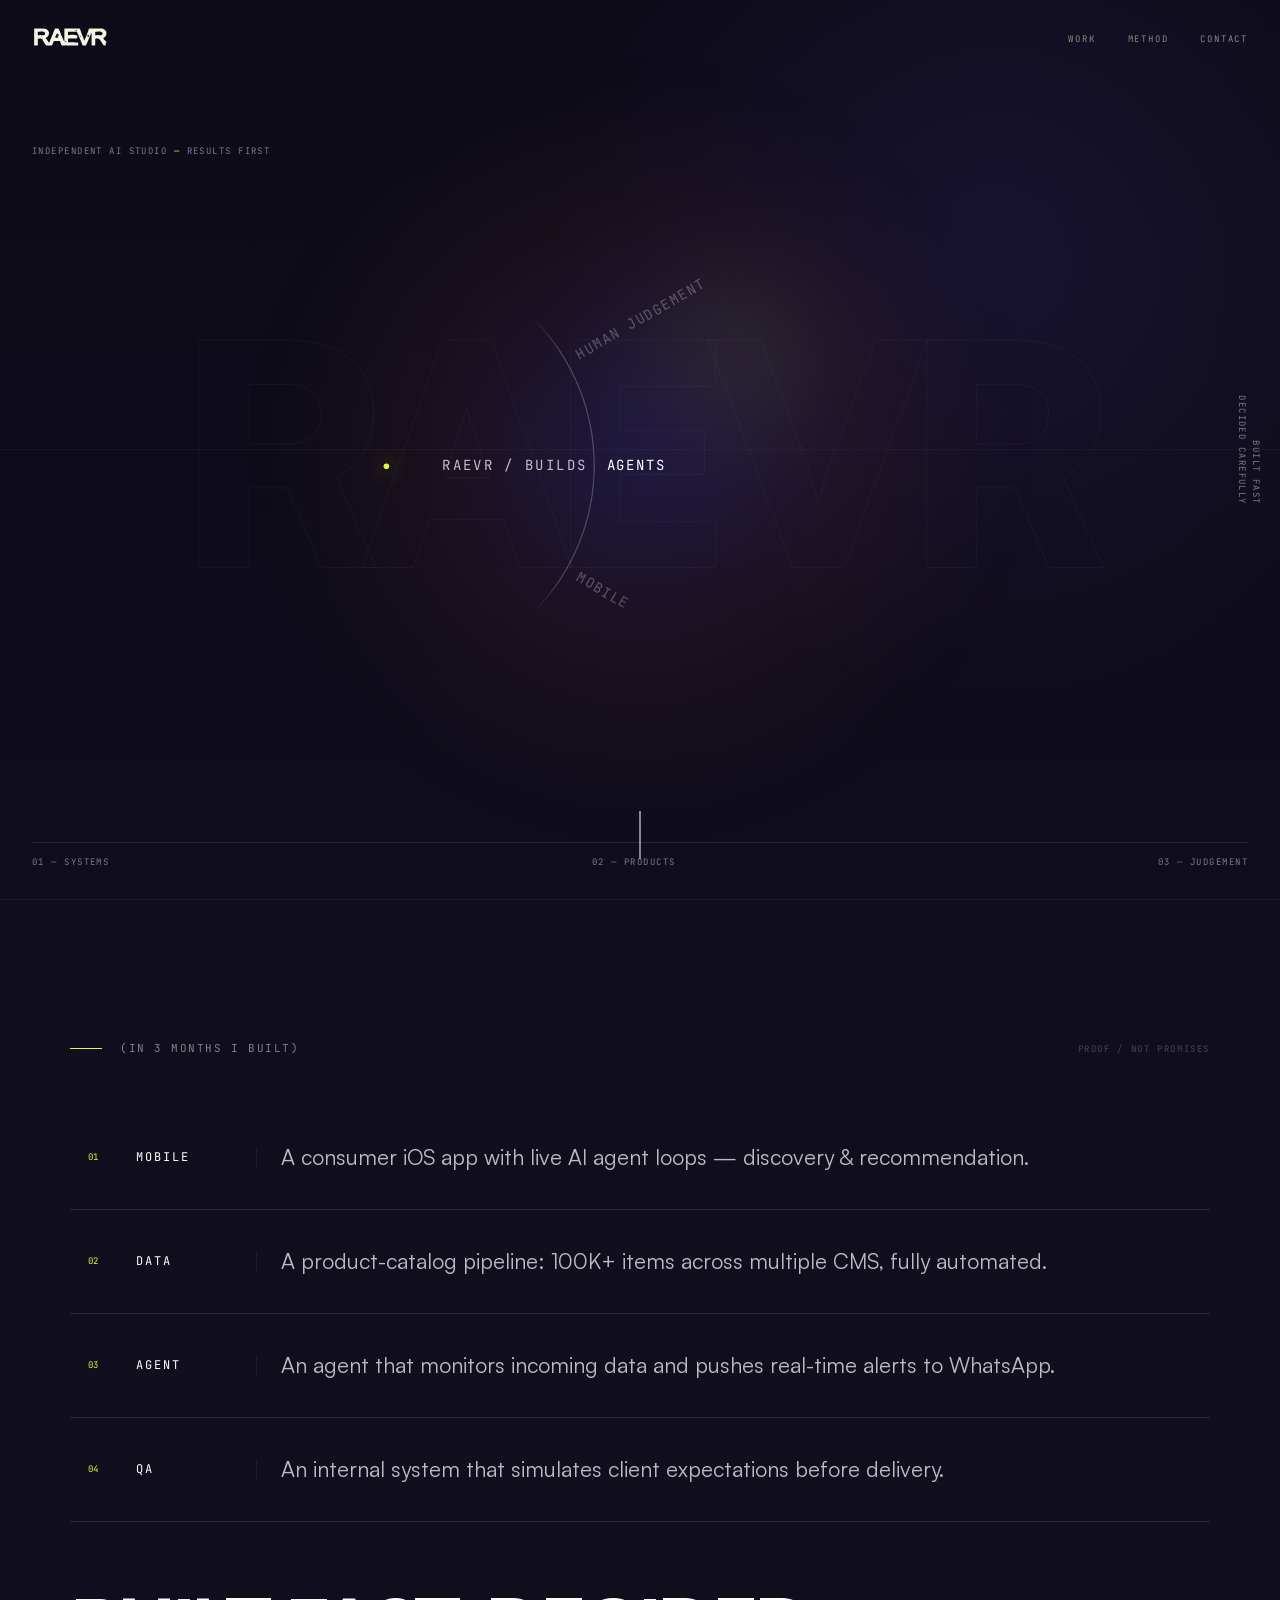
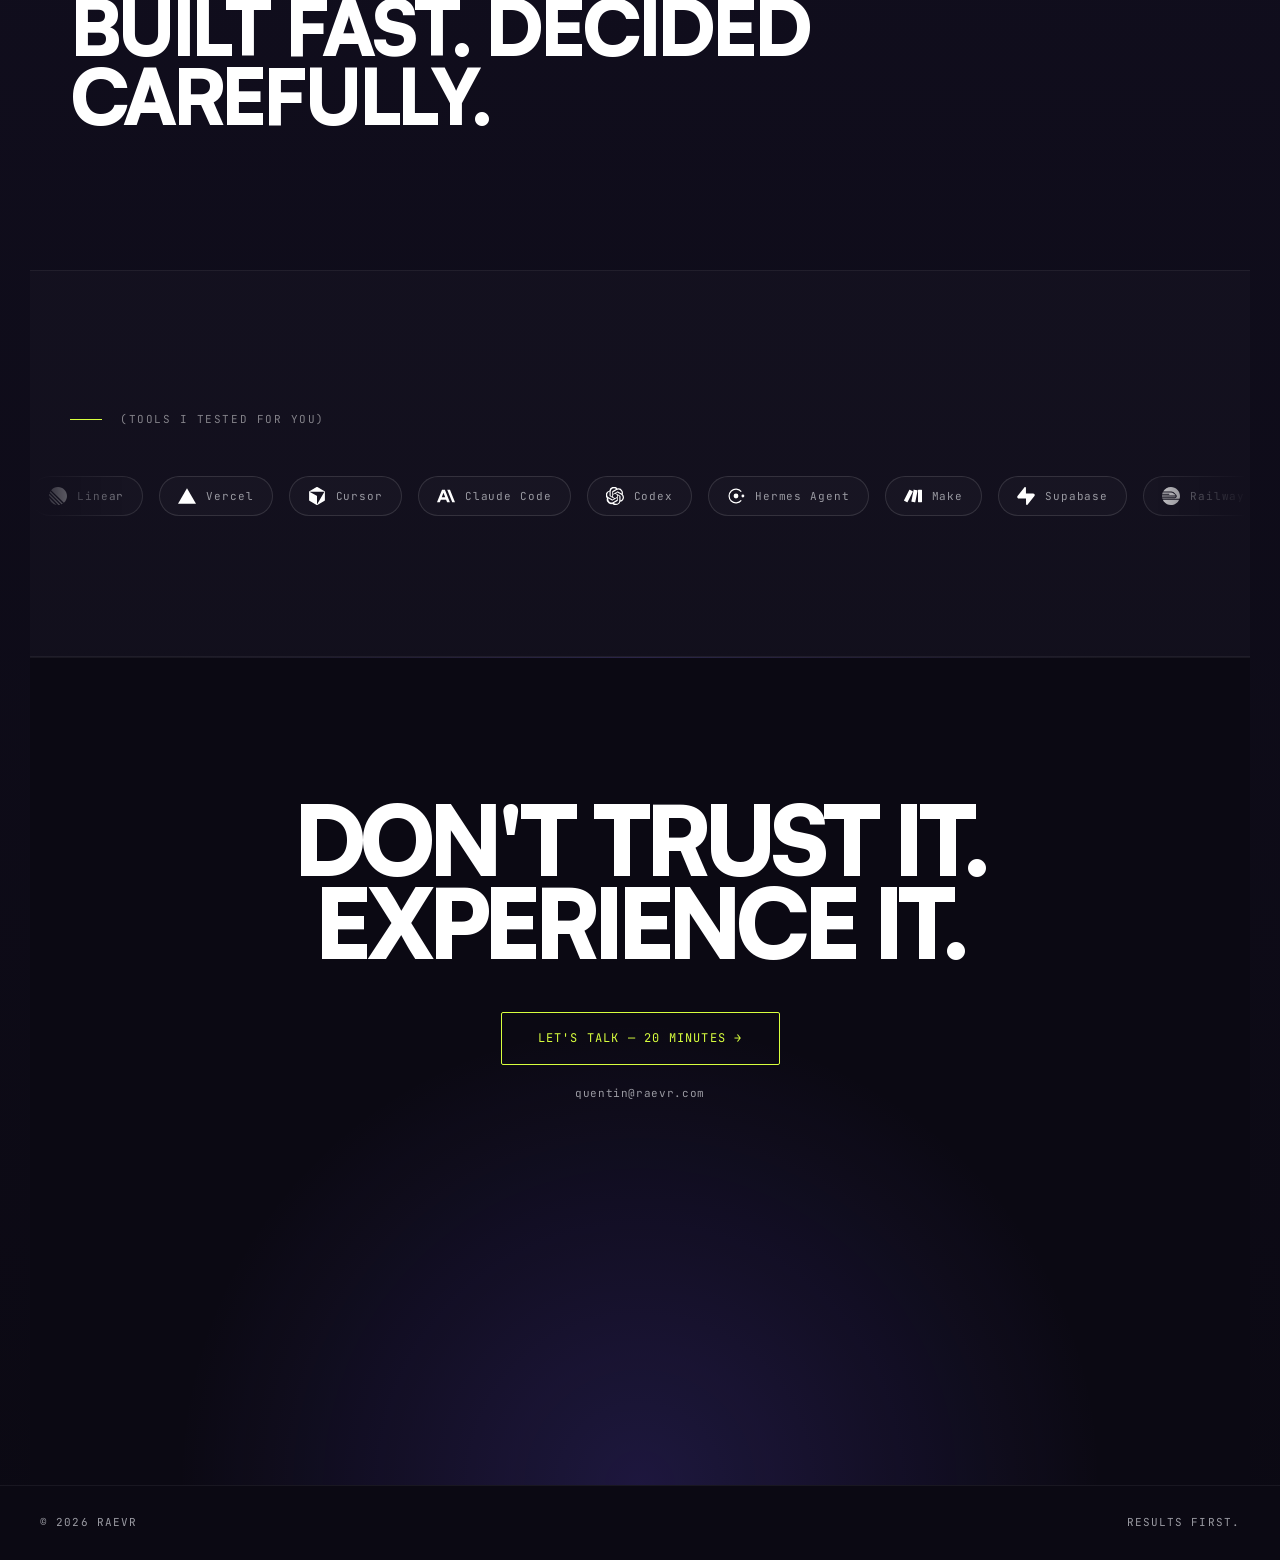
==== index.html @ 1e660595 "Scale up hero orbit while preserving proportions" ====
<!DOCTYPE html>
<html lang="en">
<head>
<meta charset="UTF-8">
<meta name="viewport" content="width=device-width, initial-scale=1.0">
<title>RAEVR — Independent AI Studio</title>
<meta name="description" content="Independent AI studio. Agents, mobile products, data pipelines and decision systems — built fast, decided carefully. Proof, not promises.">
<link rel="canonical" href="https://raevr.com/">
<meta name="robots" content="index, follow">
<meta name="theme-color" content="#110E1E">
<meta name="color-scheme" content="dark">
<link rel="icon" type="image/svg+xml" href="/favicon.svg">

<!-- Social preview -->
<meta property="og:type" content="website">
<meta property="og:site_name" content="RAEVR">
<meta property="og:url" content="https://raevr.com/">
<meta property="og:title" content="RAEVR — Independent AI Studio">
<meta property="og:description" content="Independent AI studio. Agents, mobile products, data pipelines and decision systems — built fast, decided carefully. Proof, not promises.">
<meta property="og:image" content="https://raevr.com/og-image.jpg">
<meta property="og:image:type" content="image/jpeg">
<meta property="og:image:width" content="1200">
<meta property="og:image:height" content="630">
<meta property="og:image:alt" content="RAEVR — independent AI studio. Built fast. Decided carefully.">
<meta property="og:locale" content="en_US">
<meta name="twitter:card" content="summary_large_image">
<meta name="twitter:title" content="RAEVR — Independent AI Studio">
<meta name="twitter:description" content="Independent AI studio. Agents, mobile products, data pipelines and decision systems — built fast, decided carefully. Proof, not promises.">
<meta name="twitter:image" content="https://raevr.com/og-image.jpg">

<!-- Self-hosted fonts: the page makes zero third-party requests -->
<link rel="preload" href="/fonts/satoshi-900.woff2" as="font" type="font/woff2" crossorigin>
<link rel="preload" href="/fonts/jetbrainsmono-400-latin.woff2" as="font" type="font/woff2" crossorigin>
<style>
@font-face { font-family: 'Satoshi'; src: url('/fonts/satoshi-400.woff2') format('woff2'); font-weight: 400; font-style: normal; font-display: swap; }
@font-face { font-family: 'Satoshi'; src: url('/fonts/satoshi-700.woff2') format('woff2'); font-weight: 700; font-style: normal; font-display: swap; }
@font-face { font-family: 'Satoshi'; src: url('/fonts/satoshi-900.woff2') format('woff2'); font-weight: 900; font-style: normal; font-display: swap; }
@font-face { font-family: 'JetBrains Mono'; src: url('/fonts/jetbrainsmono-400-latin.woff2') format('woff2'); font-weight: 400; font-style: normal; font-display: swap; unicode-range: U+0000-00FF, U+0131, U+0152-0153, U+02BB-02BC, U+02C6, U+02DA, U+02DC, U+0304, U+0308, U+0329, U+2000-206F, U+20AC, U+2122, U+2191, U+2193, U+2212, U+2215, U+FEFF, U+FFFD; }
/* the CTA arrow (U+2192) is outside Google's latin subset — 744-byte companion file */
@font-face { font-family: 'JetBrains Mono'; src: url('/fonts/jetbrainsmono-400-arrow.woff2') format('woff2'); font-weight: 400; font-style: normal; font-display: swap; unicode-range: U+2192; }
/* ============================================================
   RESET & BASE
   ============================================================ */
*, *::before, *::after {
  box-sizing: border-box;
  margin: 0;
  padding: 0;
}

:root {
  --bg: #110E1E;
  --white: #FFFFFF;
  --muted: #9A9AA2;
  --border: rgba(255,255,255,0.06);
  --font-body: 'Satoshi', system-ui, sans-serif;
  --font-mono: 'JetBrains Mono', 'Courier New', monospace;
}

html {
  scroll-behavior: smooth;
}

body {
  background: var(--bg);
  color: var(--white);
  font-family: var(--font-body);
  line-height: 1.6;
  -webkit-font-smoothing: antialiased;
  -moz-osx-font-smoothing: grayscale;
  overflow-x: hidden;
}

/* ============================================================
   ANIMATIONS
   ============================================================ */
@keyframes fadeUp {
  from {
    opacity: 0;
    transform: translateY(28px);
  }
  to {
    opacity: 1;
    transform: translateY(0);
  }
}

@keyframes marquee {
  from { transform: translateX(0); }
  to   { transform: translateX(-50%); }
}

@keyframes breathe {
  0%, 100% { opacity: 0.2; transform: scaleY(0.6); }
  50%       { opacity: 0.8; transform: scaleY(1); }
}

@keyframes pulse {
  0%, 100% { opacity: 0.3; }
  50%       { opacity: 1; }
}

/* scroll-reveal */
.reveal {
  opacity: 0;
  transform: translateY(24px);
  transition: opacity 0.6s ease, transform 0.6s ease;
}
.reveal.visible {
  opacity: 1;
  transform: translateY(0);
}

/* reduced motion */
@media (prefers-reduced-motion: reduce) {
  *, *::before, *::after {
    animation-duration: 0.01ms !important;
    animation-iteration-count: 1 !important;
    transition-duration: 0.01ms !important;
  }
  .reveal {
    opacity: 1;
    transform: none;
  }
}

/* ============================================================
   NAV
   ============================================================ */
nav {
  position: fixed;
  top: 0;
  left: 0;
  right: 0;
  z-index: 100;
  display: flex;
  align-items: center;
  justify-content: space-between;
  padding: 20px 40px;
  transition: background 0.3s ease, border-color 0.3s ease, backdrop-filter 0.3s ease;
  border-bottom: 1px solid transparent;
}

nav.scrolled {
  background: rgba(17,14,30,0.95);
  backdrop-filter: blur(12px);
  -webkit-backdrop-filter: blur(12px);
  border-bottom-color: var(--border);
}

.nav-logo svg {
  display: block;
  height: 28px;
  width: auto;
}

.nav-links {
  display: flex;
  gap: 32px;
  list-style: none;
}

.nav-links a {
  font-family: var(--font-mono);
  font-size: 11px;
  letter-spacing: 0.12em;
  color: var(--muted);
  text-decoration: none;
  text-transform: uppercase;
  transition: color 0.2s ease;
}

.nav-links a:hover {
  color: var(--white);
}

/* ============================================================
   HERO
   ============================================================ */
#hero {
  min-height: 100vh;
  display: flex;
  flex-direction: column;
  align-items: center;
  justify-content: center;
  padding: 120px 40px 80px;
  text-align: center;
  position: relative;
}

.hero-emblem {
  width: 100%;
  max-width: 860px;
  margin: 0 auto 48px;
  animation: fadeUp 0.9s ease both;
  animation-delay: 0.1s;
}

.hero-emblem svg {
  width: 100%;
  height: auto;
}

.hero-copy {
  animation: fadeUp 0.9s ease both;
  animation-delay: 0.35s;
}

.hero-line-1 {
  font-family: var(--font-body);
  font-weight: 700;
  font-size: clamp(1.2rem, 2.5vw, 2rem);
  color: var(--white);
  line-height: 1.2;
  letter-spacing: -0.01em;
}

.hero-line-2 {
  font-family: var(--font-body);
  font-weight: 700;
  font-size: clamp(1.2rem, 2.5vw, 2rem);
  color: var(--muted);
  line-height: 1.2;
  letter-spacing: -0.01em;
  margin-top: 4px;
}

.scroll-cue {
  position: absolute;
  bottom: 40px;
  left: 50%;
  transform: translateX(-50%);
  width: 1px;
  height: 48px;
  background: var(--white);
  animation: breathe 2.4s ease-in-out infinite;
  animation-delay: 1s;
}

/* ============================================================
   SECTIONS COMMON
   ============================================================ */
section {
  padding: 100px 40px;
  max-width: 1100px;
  margin: 0 auto;
}

.section-label {
  font-family: var(--font-mono);
  font-weight: 400;
  font-size: 11px;
  letter-spacing: 0.14em;
  color: var(--muted);
  text-transform: uppercase;
  margin-bottom: 48px;
}

/* ============================================================
   PROOF ROWS
   ============================================================ */
#built {
  border-top: 1px solid var(--border);
}

.proof-rows {
  display: flex;
  flex-direction: column;
  gap: 0;
}

.proof-row {
  display: flex;
  align-items: center;
  gap: 0;
  padding: 20px 16px;
  border-bottom: 1px solid var(--border);
  cursor: default;
  transition: background 0.25s ease;
  border-radius: 4px;
}

.proof-row:hover {
  background: rgba(255,255,255,0.03);
}

.proof-tag {
  font-family: var(--font-mono);
  font-weight: 400;
  font-size: 11px;
  letter-spacing: 0.12em;
  color: var(--white);
  text-transform: uppercase;
  flex: 0 0 96px;
  min-width: 96px;
}

.proof-sep {
  width: 1px;
  height: 20px;
  background: var(--border);
  margin: 0 24px;
  flex-shrink: 0;
}

.proof-desc {
  font-family: var(--font-body);
  font-size: 0.95rem;
  color: var(--muted);
  transition: color 0.2s ease;
  line-height: 1.5;
}

.proof-row:hover .proof-desc {
  color: var(--white);
}

.conclusion {
  font-family: var(--font-body);
  font-weight: 700;
  font-size: clamp(1.1rem, 2vw, 1.4rem);
  color: var(--white);
  margin-top: 48px;
  letter-spacing: -0.01em;
}

/* ============================================================
   TOOLS MARQUEE
   ============================================================ */
#tools {
  padding: 100px 0;
  max-width: none;
  border-top: 1px solid var(--border);
  overflow: hidden;
}

#tools .section-inner {
  padding: 0 40px;
  max-width: 1100px;
  margin: 0 auto;
}

.marquee-wrap {
  position: relative;
  overflow: hidden;
  mask-image: linear-gradient(to right, transparent 0%, black 10%, black 90%, transparent 100%);
  -webkit-mask-image: linear-gradient(to right, transparent 0%, black 10%, black 90%, transparent 100%);
  margin-top: 40px;
}

.marquee-track {
  display: flex;
  gap: 16px;
  width: max-content;
  animation: marquee 28s linear infinite;
}

.marquee-wrap:hover .marquee-track {
  animation-play-state: paused;
}

.pill {
  display: flex;
  align-items: center;
  gap: 10px;
  padding: 10px 18px;
  border: 1px solid var(--border);
  border-radius: 100px;
  white-space: nowrap;
  flex-shrink: 0;
  transition: border-color 0.2s ease;
}

.pill:hover {
  border-color: rgba(255,255,255,0.2);
}

.pill-icon {
  width: 18px;
  height: 18px;
  display: flex;
  align-items: center;
  justify-content: center;
  flex-shrink: 0;
}

.pill-icon svg {
  width: 18px;
  height: 18px;
  fill: var(--white);
}

.pill-label {
  font-family: var(--font-mono);
  font-size: 11px;
  letter-spacing: 0.08em;
  color: var(--muted);
}

/* ============================================================
   CLOSING / MANIFESTO
   ============================================================ */
#closing {
  border-top: 1px solid var(--border);
  text-align: center;
  display: flex;
  flex-direction: column;
  align-items: center;
  gap: 48px;
  padding: 120px 40px;
}

.manifesto {
  font-family: var(--font-body);
  font-weight: 900;
  font-size: clamp(2rem, 5vw, 4.5rem);
  color: var(--white);
  line-height: 1.05;
  letter-spacing: -0.03em;
  max-width: 900px;
}

.cta-group {
  display: flex;
  flex-direction: column;
  align-items: center;
  gap: 20px;
}

.cta-btn {
  display: inline-block;
  font-family: var(--font-mono);
  font-size: 12px;
  letter-spacing: 0.1em;
  text-transform: uppercase;
  color: var(--white);
  text-decoration: none;
  padding: 16px 36px;
  border: 1px solid rgba(255,255,255,0.2);
  border-radius: 2px;
  transition: background 0.22s ease, color 0.22s ease, border-color 0.22s ease;
}

.cta-btn:hover {
  background: var(--white);
  color: var(--bg);
  border-color: var(--white);
}

.cta-email {
  font-family: var(--font-mono);
  font-size: 11px;
  color: var(--muted);
  text-decoration: none;
  letter-spacing: 0.06em;
  transition: color 0.2s ease;
}

.cta-email:hover {
  color: var(--white);
}

/* ============================================================
   FOOTER
   ============================================================ */
footer {
  border-top: 1px solid var(--border);
  padding: 28px 40px;
  display: flex;
  align-items: center;
  justify-content: space-between;
}

.footer-left,
.footer-right {
  font-family: var(--font-mono);
  font-size: 11px;
  letter-spacing: 0.1em;
  color: var(--muted);
  text-transform: uppercase;
}

/* ============================================================
   RESPONSIVE
   ============================================================ */
@media (max-width: 640px) {
  nav {
    padding: 16px 20px;
  }
  .nav-links {
    gap: 20px;
  }
  #hero {
    padding: 100px 20px 80px;
  }
  section {
    padding: 72px 20px;
  }
  #closing {
    padding: 80px 20px;
  }
  footer {
    padding: 24px 20px;
  }
  .proof-row {
    flex-direction: column;
    align-items: flex-start;
    gap: 8px;
  }
  .proof-sep {
    display: none;
  }
  .proof-tag {
    flex: none;
    min-width: auto;
  }
  #tools .section-inner {
    padding: 0 20px;
  }
}
/* ============================================================
   RAEVR ORBIT — INTEGRATION PREVIEW
   ============================================================ */
.raevr-orbit-shell {
  --orbit-label-space: 9.5rem;
  --orbit-circle-size: clamp(9rem, 33svh, 30rem);
  --orbit-radius: calc(var(--orbit-circle-size) / 2);
  --orbit-gap: .55rem;
  --orbit-canvas: calc(var(--orbit-circle-size) + (var(--orbit-label-space) * 2));
  --orbit-junction: calc(50% - 2.2ch);
  --orbit-x: calc(var(--orbit-junction) - var(--orbit-radius) - var(--orbit-gap));
  min-height: 92svh;
  display: grid;
  place-items: center;
  padding: 8rem 1rem;
  overflow: hidden;
  border-top: 1px solid rgba(248,249,247,.07);
  border-bottom: 1px solid rgba(248,249,247,.07);
}

.raevr-orbit-stage {
  position: relative;
  width: min(var(--orbit-canvas), calc(100vw - 2rem), calc(100svh - 3rem));
  aspect-ratio: 1;
  overflow: clip;
}

.raevr-orbit-stage::before {
  content: "";
  position: absolute;
  top: calc(50% - var(--orbit-radius));
  left: calc(var(--orbit-x) - var(--orbit-radius));
  width: var(--orbit-circle-size);
  aspect-ratio: 1;
  border: 1px solid rgba(248,249,247,.16);
  border-radius: 50%;
  -webkit-mask-image: conic-gradient(from 45deg, transparent 0deg, #000 12deg 78deg, transparent 90deg);
  mask-image: conic-gradient(from 45deg, transparent 0deg, #000 12deg 78deg, transparent 90deg);
}

.raevr-orbit-intro {
  position: absolute;
  top: 50%;
  right: calc(100% - var(--orbit-junction) + var(--orbit-gap) + 1rem);
  transform: translateY(-50%);
  color: rgba(248,249,247,.62);
  font-family: var(--font-mono);
  font-size: 11px;
  letter-spacing: .08em;
  line-height: 1;
  text-transform: uppercase;
  white-space: nowrap;
}

.raevr-orbit-reveal {
  position: absolute;
  inset: 0;
  -webkit-mask-image: conic-gradient(from 45deg at var(--orbit-x) 50%, transparent 0deg, #000 12deg 78deg, transparent 90deg);
  mask-image: conic-gradient(from 45deg at var(--orbit-x) 50%, transparent 0deg, #000 12deg 78deg, transparent 90deg);
}

.raevr-orbit-list {
  position: absolute;
  top: calc(50% - var(--orbit-radius));
  left: calc(var(--orbit-x) - var(--orbit-radius));
  width: var(--orbit-circle-size);
  height: var(--orbit-circle-size);
  margin: 0;
  padding: 0;
  list-style: none;
  transition: transform .9s cubic-bezier(.22,1,.36,1);
}

.raevr-orbit-item {
  position: absolute;
  top: 50%;
  left: 50%;
  color: rgba(248,249,247,.33);
  font-family: var(--font-mono);
  font-size: 11px;
  letter-spacing: .06em;
  line-height: 1;
  text-transform: uppercase;
  white-space: nowrap;
  transform-origin: 0 0;
  transform: rotate(var(--angle)) translateX(calc(var(--orbit-radius) + var(--orbit-gap))) translateY(-50%);
  transition: color .35s ease;
}

.raevr-orbit-item.is-active { color: #f8f9f7; }

@media (max-width: 640px) {
  .raevr-orbit-shell {
    --orbit-label-space: 6.5rem;
    --orbit-circle-size: clamp(5rem, calc(100vw - 2rem - (var(--orbit-label-space) * 2)), 10rem);
    min-height: 76svh;
    padding: 5rem 1rem;
  }
  .raevr-orbit-intro,
  .raevr-orbit-item { font-size: 9px; }
}

@media (prefers-reduced-motion: reduce) {
  .raevr-orbit-list { transition: none; }
}

/* Hero replacement: the orbit now owns the first viewport. */
#hero.raevr-orbit-shell {
  width: 100%;
  max-width: none;
  min-height: 100svh;
  margin: 0;
  padding: 5rem 1rem 3rem;
  display: grid;
  place-items: center;
  position: relative;
  text-align: initial;
  border-top: 0;
  border-bottom: 1px solid var(--border);
}

#hero.raevr-orbit-shell .raevr-orbit-stage {
  width: min(var(--orbit-canvas), calc(100vw - 2rem), calc(100svh - 7rem));
}

@media (max-width: 640px) {
  #hero.raevr-orbit-shell {
    min-height: 100svh;
    padding: 5rem 1rem 3rem;
  }
}

/* ============================================================
   ART DIRECTION — WEST COAST EDITORIAL / FUTURE BRUTALISM
   ============================================================ */
:root {
  --acid: #d8ff3e;
  --violet: #7257ff;
  --hot: #ff594d;
}

body {
  background:
    radial-gradient(circle at 78% 8%, rgba(114,87,255,.10), transparent 28rem),
    linear-gradient(180deg, #0d0b18 0%, var(--bg) 42%, #0b0913 100%);
}

body::before {
  content: "";
  position: fixed;
  inset: 0;
  z-index: 999;
  pointer-events: none;
  opacity: .19;
  background-image: repeating-linear-gradient(0deg, transparent 0 3px, rgba(255,255,255,.018) 3px 4px);
  mix-blend-mode: soft-light;
}

nav {
  padding: 24px 32px;
  mix-blend-mode: difference;
}

nav.scrolled {
  background: rgba(13,11,24,.72);
  mix-blend-mode: normal;
}

.nav-logo svg { height: clamp(24px, 2.5svh, 30px); }

.nav-links a {
  font-size: 9px;
  letter-spacing: .2em;
}

#hero.raevr-orbit-shell {
  isolation: isolate;
  background:
    linear-gradient(90deg, transparent 49.96%, rgba(255,255,255,.05) 50%, transparent 50.04%),
    linear-gradient(0deg, transparent 49.96%, rgba(255,255,255,.035) 50%, transparent 50.04%);
}

.hero-atmosphere {
  position: absolute;
  width: min(62vw, 880px);
  aspect-ratio: 1;
  left: 50%;
  top: 50%;
  z-index: -2;
  transform: translate(-50%, -50%);
  border-radius: 50%;
  background:
    radial-gradient(circle at 62% 38%, rgba(216,255,62,.08), transparent 18%),
    radial-gradient(circle at 50% 50%, rgba(114,87,255,.18), rgba(255,89,77,.05) 38%, transparent 67%);
  filter: blur(34px);
}

.hero-kicker,
.hero-side-note,
.hero-legend {
  font-weight: 400;
  position: absolute;
  z-index: 2;
  font-family: var(--font-mono);
  font-size: 9px;
  letter-spacing: .16em;
  line-height: 1.6;
  color: rgba(255,255,255,.45);
  text-transform: uppercase;
}

.hero-kicker {
  top: 16%;
  left: 32px;
  font-size: clamp(9px, 0.95svh, 11px);
}

.hero-kicker span { color: var(--acid); }

.hero-side-note {
  right: 32px;
  top: 50%;
  text-align: right;
  transform: translateY(-50%) rotate(90deg) translateX(50%);
  transform-origin: right center;
}

.hero-legend {
  left: 32px;
  right: 32px;
  bottom: 30px;
  display: flex;
  justify-content: space-between;
  padding-top: 12px;
  border-top: 1px solid rgba(255,255,255,.1);
}

.hero-ghost {
  position: absolute;
  left: 50%;
  top: 50%;
  z-index: -1;
  color: transparent;
  font-size: clamp(8rem, 24vw, 24rem);
  font-weight: 900;
  letter-spacing: -.09em;
  line-height: .7;
  white-space: nowrap;
  transform: translate(-51%, -50%);
  -webkit-text-stroke: 1px rgba(255,255,255,.035);
}

#hero.raevr-orbit-shell .raevr-orbit-stage {
  transform: scale(1.4);
  filter: drop-shadow(0 0 28px rgba(114,87,255,.08));
}

.raevr-orbit-stage::after {
  content: "";
  position: absolute;
  left: var(--orbit-x);
  top: 50%;
  width: 4px;
  height: 4px;
  border-radius: 50%;
  background: var(--acid);
  box-shadow: 0 0 16px rgba(216,255,62,.9);
  transform: translate(-50%, -50%);
}

.raevr-orbit-stage::before {
  border-color: rgba(255,255,255,.22);
}

.raevr-orbit-intro {
  color: rgba(255,255,255,.72);
  font-size: clamp(10px, 1.06svh, 12.5px);
  letter-spacing: .14em;
}

.raevr-orbit-item {
  font-size: clamp(10px, 1.06svh, 12.5px);
  letter-spacing: .1em;
  color: rgba(255,255,255,.28);
}

.raevr-orbit-item.is-active {
  color: var(--white);
  text-shadow: 0 0 22px rgba(255,255,255,.24);
}

section:not(#hero) {
  position: relative;
  max-width: 1220px;
  padding-top: 140px;
  padding-bottom: 140px;
}

.section-label {
  display: flex;
  align-items: center;
  gap: 18px;
  color: rgba(255,255,255,.48);
}

.section-label::before {
  content: "";
  width: 32px;
  height: 1px;
  background: var(--acid);
}

#built {
  counter-reset: proof;
  border-top: 0;
}

#built::before {
  content: "PROOF / NOT PROMISES";
  position: absolute;
  right: 40px;
  top: 142px;
  font-family: var(--font-mono);
  font-size: 9px;
  letter-spacing: .18em;
  color: rgba(255,255,255,.24);
}

.proof-row {
  counter-increment: proof;
  min-height: 104px;
  padding: 26px 18px;
  border-radius: 0;
  border-bottom-color: rgba(255,255,255,.1);
  transition: padding .35s cubic-bezier(.22,1,.36,1), background .25s ease;
}

.proof-row::before {
  content: "0" counter(proof);
  width: 48px;
  flex: 0 0 48px;
  font-family: var(--font-mono);
  font-size: 9px;
  color: var(--acid);
}

.proof-row:hover {
  padding-left: 30px;
  background: linear-gradient(90deg, rgba(114,87,255,.12), transparent 72%);
}

.proof-tag {
  font-size: 12px;
  letter-spacing: .16em;
}

.proof-desc {
  font-size: clamp(1rem, 1.7vw, 1.35rem);
  color: rgba(255,255,255,.72);
}

.conclusion {
  margin-top: 70px;
  font-size: clamp(2.6rem, 6vw, 6rem);
  font-weight: 900;
  line-height: .9;
  letter-spacing: -.055em;
  color: var(--white);
  text-transform: uppercase;
}

#tools {
  max-width: none;
  background: rgba(255,255,255,.015);
  border-top: 1px solid var(--border);
  border-bottom: 1px solid var(--border);
}

#tools .section-inner { max-width: 1220px; }

.pill {
  border-color: rgba(255,255,255,.12);
  background: rgba(255,255,255,.025);
  backdrop-filter: blur(8px);
}

#closing {
  max-width: none;
  min-height: 92svh;
  background:
    radial-gradient(circle at 50% 100%, rgba(114,87,255,.18), transparent 45%),
    #0b0913;
}

.manifesto {
  max-width: 1050px;
  font-size: clamp(3rem, 7.5vw, 8rem);
  font-weight: 900;
  line-height: .86;
  letter-spacing: -.065em;
}

.cta-btn {
  position: relative;
  overflow: hidden;
  border-color: var(--acid);
  color: var(--acid);
}

.cta-btn:hover {
  background: var(--acid);
  border-color: var(--acid);
  color: #0b0913;
}

footer { background: #0b0913; }

@media (max-width: 640px) {
  nav { padding: 18px 20px; }
  .nav-links { gap: 14px; }
  .hero-kicker { top: 17%; left: 20px; }
  .hero-side-note { display: none; }
  .hero-legend { left: 20px; right: 20px; font-size: 7px; }
  .hero-ghost { font-size: 34vw; }
  /* re-pin the mobile type: the desktop clamps above sit later in the cascade */
  .raevr-orbit-intro,
  .raevr-orbit-item { font-size: 9px; }
  #hero.raevr-orbit-shell .raevr-orbit-stage { transform: scale(.96); }
  section:not(#hero) { padding-top: 96px; padding-bottom: 96px; }
  #built::before { display: none; }
  .proof-row { min-height: auto; padding: 22px 0; }
  .proof-row::before { width: auto; flex-basis: auto; }
  .proof-row:hover { padding-left: 0; }
  .proof-desc { font-size: 1rem; }
  .conclusion { margin-top: 54px; }
}
</style>
</head>
<body>

<!-- ============================================================
     NAV
     ============================================================ -->
<nav id="main-nav">
  <a href="#hero" class="nav-logo" aria-label="RAEVR">
    <svg viewBox="0 0 331.633 104.082" xmlns="http://www.w3.org/2000/svg" fill="white" aria-hidden="true">
      <path d="M42.346,61.073c-.261-.177-1.035.257-1.5,0-.646-.358-2.663-1.927-3-2-3.394-.734-8.809.53-12.5,0v26.5c0,.215-2.02,3.369-2.5,3.5-3.338-.577-9.104.798-12,0-.157-.043-1.457-1.343-1.5-1.5-.936-3.397.828-10.305,0-14-.139-.619-2.311-1.332,0-3V16.573l1.5-1.5h30c1.668,2.311,2.381.139,3,0,5.637-1.263,13.012,1.014,18,2,2.428,2.317,6.493,4.473,8.5,7.5.143.215-.156.736,0,1,.45.76,1.766,2.367,2,3,.207.56-.182,1.358,0,2,.115.407.934.629,1,1,.313,1.755.269,7.163,0,9-.054.37-.914.607-1,1-.198.907.227,2.166,0,3-.104.382-.85.586-1,1-.997,2.746-2.061,4.685-4.5,6.5-1.44,1.072-4.494,2.036-6,3-3.762,2.409,1.656,5.178,3.5,7.5,2.591,3.263,4.797,7.526,7,11,.733,1.157,2.523,1.554,2,3.5,1.667-.12,1.603-1.629,2-2.5,6.08-13.349,11.467-27.495,17-41,1.984-4.842,3.913-10.418,6-15,.141-.31-.128-.785,0-1,2.061-3.462,6.278-2.558,10-2.5,1.437.587,2.626,1.058,4,0,1.675.186,3.035.878,4,2.5.703,1.181,1.246,3.359,2,5,1.345,2.927,7.258,15.762,7,17.5-.241,1.823.425,3.156,2,4,3.518,7.833,7.302,15.481,10,23.5l3,5.5V16.573c0-.106,1.394-1.5,1.5-1.5h64c1.353.648,1.219,1.996,1.5,2.5.437.785,1.718,2.302,2,3,4.114,10.196,6.944,21.967,12,32l5,14.5c2.439-.354,1.614-2.666,2-3.5,6.053-13.088,11.84-28.083,17-42,.319-.859.32-2.857,1-4,.5-.839,1.854-1.622,2.5-2.5h56c.925,1.69,2.649.632,4,1,.382.104.586.85,1,1,4.297,1.56,6.755,4.336,9.5,8-.065.636.302.943,1,1,.371.782.935,1.314,1,1.5.2.572-.179,1.361,0,2,.114.406.934.628,1,1,.353,1.979.353,10.021,0,12-.066.371-.884.593-1,1-.329,1.15-.334,2.73-1,4-3.29,3.956-7.212,6.24-11,9l1,2c.146.292-.133.779,0,1,1.267,2.101,5.309,5.628,7,8,2.011,2.82,3.979,6.297,6,9.5-.625,1.804-2.314,2.246-5.067,1.327,2.092,3.454,4.11,9.019-.933,10.673-1.82-.053-3.667.036-5.5,0-.736-.883-1.824-1.609-2.5-2.5-4.726-6.23-9.025-14.878-14-21-.676-.832-5.126-5.393-5.5-5.5-.626-.18-1.405.19-2,0-.415-.132-.633-.935-1-1-1.462-.261-9.836-.321-11,0-.407.112-.962,1.158-1.5,1.5v26c-.047.17-2.33,2.453-2.5,2.5-1.173.323-9.522.26-11,0-.392-.069-.894-1.549-2.5-1v-55l-3,4.5c-5.55,15.376-12.24,31.079-19,46-.672,1.484-1.823,5.038-3.5,5.5-.931.257-11.069.257-12,0-.17-.047-2.267-2.109-2.5-2.5-.654-1.098-.729-3.419-1-4-6.408-13.752-11.343-27.48-17-41-1.216-2.907-4.094-7.259-5-10-.206-.623.116-1.701,0-2.5h-37.5l-2.5,3.5c2.205,1.257.254,9.754,1,10.5,1.106.146,2.519-.231,3.5,0,.411.097.683,1.363,2,1,7.934-2.187,19.963-1.193,28,0,1.854.275,5.878-.756,6.5,1.5.24.873.24,9.127,0,10-.047.17-2.323,2.5-2.5,2.5h-37.5v15.5c0,.273,1.17.992,1.5,1.5,10.164.08,20.348-.108,30.5,0,2.344.875,2.841,2.145,1,4-2.399,4.654-2.066,4.654,1,0-.524-3.803,6.325-4.352,9-3,.04.04.84-.169,1,.5.261,1.09.27,10.019,0,11-.112.407-1.158.962-1.5,1.5-17.164-.089-34.348.12-51.5,0-1.027-1.076-2.05-1.183-3,0-3.499-.037-11.916.712-14.5,0-.17-.047-2.451-2.33-2.5-2.5-.395-1.378-.361-1.582-1-3-1.593-3.533-2.566-7.751-4-11-.303-.687-1.974-3.356-2.5-3.5h-24c-.17.047-2.451,2.33-2.5,2.5-.189.66.233,1.499,0,2-1.404,3.024-2.712,5.937-4,9-.959,2.28-1.666,4.843-3.5,6.5h-23c-1.007-1.229-2.588-2.27-3.5-3.5-3.607-4.865-7.227-10.757-11-16-.752-1.044-2.637-5.05-3-5.5-.64-1.875-.498-4.124.427-6.747-.466,2.531-1.608,3.78-3.427,3.747ZM194.346,26.073c.451-2.816-.382-5.389-3.5-6-3.468,3.425-1.167,6.929,3.5,6ZM26.846,29.073c-.342.538-1.388,1.093-1.5,1.5-.264.958-.264,12.042,0,13,.298,1.082,2.331,1.855,3.5,1.5,3.203-.974,7.206-1.555,11-1,.396.058,1.516,1.58,4,1,.396-.093.632-.946,1-1,1.841-.269,4.332.374,6,0,.355-.08.567-.803,1-1,.31-.141.785.128,1,0,.467-.278,3.434-3.261,3.5-3.5.199-.722.199-5.278,0-6-.066-.239-3.262-3.432-3.5-3.5-.626-.18-1.405.19-2,0-.415-.132-.633-.935-1-1-6.541-1.167-16.076.859-23,0ZM274.346,44.073l2.5,1c1.982.576,2.712-.949,3-1,4.859-.866,9.521.799,14,0,1.796-.32,4.312.378,6,0,.355-.08.567-.803,1-1,.31-.141.785.128,1,0,1.961-1.167,3.309-3.9,4.5-5.5v-2c-.859-1.078-3.113-5.102-4.5-5.5-.626-.18-1.405.19-2,0-.415-.132-.633-.935-1-1-6.541-1.167-16.076.859-23,0-.342.538-1.388,1.093-1.5,1.5-.891,3.232.647,9.79,0,13.5ZM109.346,40.073l-3-2-3,8.5-3,7c.826,1.029,1.163,1.318,2.5,1.5,1.938.263,7.149.316,9,0,.387-.066.898-1.551,2.5-1,.783-.805-1.71-3.803-2-4.5-.653-1.571-1.25-4.731-2-6.5,1.95,1.132,3.359,2.981,5.5,4,1.685.802,1.903-1.312,1.5-2.5-.246-.726-2.43-2.043-3-3-.118-.198-.974-1.882-1-2-.284-1.269.188-3.094,0-4.5l-4,5ZM246.346,52.073c-.516-1.632,1.36-2.246,1-3.5-.116-.404-.916-.619-1-1-.806-3.642,1.322-6.164-5-5.5.361,2.486-1.573,4.007-1,6.5.103.45,1.546.876,1,2.5l5,1ZM209.846,48.073c-.407.112-.962,1.158-1.5,1.5,1.572,2.014,2.428,2.014,4,0-.805-.756-1.326-1.823-2.5-1.5ZM143.346,70.073c-1.275,5.354,5.859,4.62,5,1.5-.464-1.683-3.386-1.651-5-1.5Z"/>
    </svg>
  </a>
  <ul class="nav-links">
    <li><a href="#built">Work</a></li>
    <li><a href="#tools">Method</a></li>
    <li><a href="#closing">Contact</a></li>
  </ul>
</nav>

<!-- ============================================================
     HERO — RAEVR ORBIT
     ============================================================ -->
<section id="hero" class="raevr-orbit-shell" aria-label="What RAEVR builds">
  <div class="hero-atmosphere" aria-hidden="true"></div>
  <h1 class="hero-kicker">INDEPENDENT AI STUDIO <span>—</span> RESULTS FIRST</h1>
  <p class="hero-ghost" aria-hidden="true">RAEVR</p>
  <div class="raevr-orbit-stage">
    <p class="raevr-orbit-intro">RAEVR / BUILDS</p>
    <div class="raevr-orbit-reveal">
      <ul class="raevr-orbit-list" id="raevr-orbit-list"></ul>
    </div>
  </div>
  <div class="hero-legend" aria-hidden="true">
    <span>01 — SYSTEMS</span>
    <span>02 — PRODUCTS</span>
    <span>03 — JUDGEMENT</span>
  </div>
  <p class="hero-side-note">BUILT FAST<br>DECIDED CAREFULLY</p>
  <div class="scroll-cue" aria-hidden="true"></div>
</section>

<!-- ============================================================
     SECTION: IN 3 MONTHS I BUILT
     ============================================================ -->
<section id="built">
  <h2 class="section-label reveal">(IN 3 MONTHS I BUILT)</h2>

  <div class="proof-rows">
    <div class="proof-row reveal">
      <h3 class="proof-tag">MOBILE</h3>
      <div class="proof-sep" aria-hidden="true"></div>
      <span class="proof-desc">A consumer iOS app with live AI agent loops — discovery &amp; recommendation.</span>
    </div>
    <div class="proof-row reveal">
      <h3 class="proof-tag">DATA</h3>
      <div class="proof-sep" aria-hidden="true"></div>
      <span class="proof-desc">A product-catalog pipeline: 100K+ items across multiple CMS, fully automated.</span>
    </div>
    <div class="proof-row reveal">
      <h3 class="proof-tag">AGENT</h3>
      <div class="proof-sep" aria-hidden="true"></div>
      <span class="proof-desc">An agent that monitors incoming data and pushes real-time alerts to WhatsApp.</span>
    </div>
    <div class="proof-row reveal">
      <h3 class="proof-tag">QA</h3>
      <div class="proof-sep" aria-hidden="true"></div>
      <span class="proof-desc">An internal system that simulates client expectations before delivery.</span>
    </div>
  </div>

  <p class="conclusion reveal">Built fast. Decided carefully.</p>
</section>

<!-- ============================================================
     SECTION: TOOLS I TESTED FOR YOU
     ============================================================ -->
<section id="tools">
  <div class="section-inner">
    <h2 class="section-label reveal">(TOOLS I TESTED FOR YOU)</h2>
  </div>

  <div class="marquee-wrap" aria-label="Tools tested" role="region">
    <div class="marquee-track" aria-hidden="true">
      <!-- SET 1 -->
      <div class="pill">
        <span class="pill-icon"><svg viewBox="0 0 24 24" xmlns="http://www.w3.org/2000/svg" aria-hidden="true" focusable="false"><path d="M2.886 4.18A11.982 11.982 0 0 1 11.99 0C18.624 0 24 5.376 24 12.009c0 3.64-1.62 6.903-4.18 9.105L2.887 4.18ZM1.817 5.626l16.556 16.556c-.524.33-1.075.62-1.65.866L.951 7.277c.247-.575.537-1.126.866-1.65ZM.322 9.163l14.515 14.515c-.71.172-1.443.282-2.195.322L0 11.358a12 12 0 0 1 .322-2.195Zm-.17 4.862 9.823 9.824a12.02 12.02 0 0 1-9.824-9.824Z"/></svg></span>
        <span class="pill-label">Linear</span>
      </div>
      <div class="pill">
        <span class="pill-icon"><svg viewBox="0 0 24 24" xmlns="http://www.w3.org/2000/svg" aria-hidden="true" focusable="false"><path d="m12 1.608 12 20.784H0Z"/></svg></span>
        <span class="pill-label">Vercel</span>
      </div>
      <div class="pill">
        <span class="pill-icon"><svg viewBox="0 0 24 24" xmlns="http://www.w3.org/2000/svg" aria-hidden="true" focusable="false"><path d="M11.503.131 1.891 5.678a.84.84 0 0 0-.42.726v11.188c0 .3.162.575.42.724l9.609 5.55a1 1 0 0 0 .998 0l9.61-5.55a.84.84 0 0 0 .42-.724V6.404a.84.84 0 0 0-.42-.726L12.497.131a1.01 1.01 0 0 0-.996 0M2.657 6.338h18.55c.263 0 .43.287.297.515L12.23 22.918c-.062.107-.229.064-.229-.06V12.335a.59.59 0 0 0-.295-.51l-9.11-5.257c-.109-.063-.064-.23.061-.23"/></svg></span>
        <span class="pill-label">Cursor</span>
      </div>
      <div class="pill">
        <span class="pill-icon"><svg viewBox="0 0 24 24" xmlns="http://www.w3.org/2000/svg" aria-hidden="true" focusable="false"><path d="M17.3041 3.541h-3.6718l6.696 16.918H24Zm-10.6082 0L0 20.459h3.7442l1.3693-3.5527h7.0052l1.3693 3.5528h3.7442L10.5363 3.5409Zm-.3712 10.2232 2.2914-5.9456 2.2914 5.9456Z"/></svg></span>
        <span class="pill-label">Claude Code</span>
      </div>
      <div class="pill">
        <span class="pill-icon">
          <svg viewBox="0 0 24 24" xmlns="http://www.w3.org/2000/svg" aria-hidden="true">
            <path d="M22.282 9.821a5.985 5.985 0 0 0-.516-4.911 6.046 6.046 0 0 0-6.51-2.9 6.065 6.065 0 0 0-10.774 2.9 5.985 5.985 0 0 0-3.998 2.9 6.046 6.046 0 0 0 .743 7.097 5.98 5.98 0 0 0 .511 4.911 6.051 6.051 0 0 0 6.515 2.9A5.985 5.985 0 0 0 13.26 24a6.056 6.056 0 0 0 5.772-4.206 5.99 5.99 0 0 0 3.998-2.9 6.056 6.056 0 0 0-.748-7.073zM13.26 22.43a4.476 4.476 0 0 1-2.876-1.041l.141-.081 4.779-2.758a.775.775 0 0 0 .392-.681v-6.737l2.02 1.168a.071.071 0 0 1 .038.052v5.583a4.504 4.504 0 0 1-4.494 4.494zM3.6 18.304a4.47 4.47 0 0 1-.535-3.014l.142.085 4.783 2.759a.771.771 0 0 0 .78 0l5.843-3.369v2.332a.08.08 0 0 1-.033.062L9.74 19.95a4.5 4.5 0 0 1-6.14-1.646zM2.34 7.896a4.485 4.485 0 0 1 2.366-1.973V11.6a.766.766 0 0 0 .388.676l5.815 3.355-2.02 1.168a.076.076 0 0 1-.071 0l-4.83-2.786A4.5 4.5 0 0 1 2.34 7.896zm16.597 3.856-5.833-3.387L15.119 7.2a.076.076 0 0 1 .071 0l4.83 2.786a4.494 4.494 0 0 1-.676 8.104v-5.678a.789.789 0 0 0-.407-.66zm2.01-3.023-.141-.085-4.774-2.782a.776.776 0 0 0-.785 0L9.409 9.23V6.897a.066.066 0 0 1 .028-.061l4.83-2.787a4.5 4.5 0 0 1 6.68 4.66zm-12.64 4.135-2.02-1.164a.08.08 0 0 1-.038-.057V6.075a4.5 4.5 0 0 1 7.376-3.454l-.142.08L8.704 5.46a.775.775 0 0 0-.393.681zm1.097-2.365 2.602-1.5 2.607 1.5v2.999l-2.597 1.5-2.607-1.5z"/>
          </svg>
        </span>
        <span class="pill-label">Codex</span>
      </div>
      <div class="pill">
        <span class="pill-icon"><svg viewBox="0 0 24 24" xmlns="http://www.w3.org/2000/svg" aria-hidden="true" focusable="false"><path d="M19.66 5.57A10 10 0 1 0 19.66 18.43L18.43 17.4A8.4 8.4 0 1 1 18.43 6.6Z"/><path d="M12 8.8a3.2 3.2 0 1 1 0 6.4 3.2 3.2 0 0 1 0-6.4Z"/><path d="M21.2 10.1a1.9 1.9 0 1 1 0 3.8 1.9 1.9 0 0 1 0-3.8Z"/></svg></span>
        <span class="pill-label">Hermes Agent</span>
      </div>
      <div class="pill">
        <span class="pill-icon"><svg viewBox="0 0 24 24" xmlns="http://www.w3.org/2000/svg" aria-hidden="true" focusable="false"><path d="M13.38 3.498c-.27 0-.511.19-.566.465L9.85 18.986a.578.578 0 0 0 .453.678l4.095.826a.58.58 0 0 0 .682-.455l2.963-15.021a.578.578 0 0 0-.453-.678l-4.096-.826a.589.589 0 0 0-.113-.012zm-5.876.098a.576.576 0 0 0-.516.318L.062 17.697a.575.575 0 0 0 .256.774l3.733 1.877a.578.578 0 0 0 .775-.258l6.926-13.781a.577.577 0 0 0-.256-.776L7.762 3.658a.571.571 0 0 0-.258-.062zm11.74.115a.576.576 0 0 0-.576.576v15.426c0 .318.258.578.576.578h4.178a.58.58 0 0 0 .578-.578V4.287a.578.578 0 0 0-.578-.576Z"/></svg></span>
        <span class="pill-label">Make</span>
      </div>
      <div class="pill">
        <span class="pill-icon"><svg viewBox="0 0 24 24" xmlns="http://www.w3.org/2000/svg" aria-hidden="true" focusable="false"><path d="M11.9 1.036c-.015-.986-1.26-1.41-1.874-.637L.764 12.05C-.33 13.427.65 15.455 2.409 15.455h9.579l.113 7.51c.014.985 1.259 1.408 1.873.636l9.262-11.653c1.093-1.375.113-3.403-1.645-3.403h-9.642z"/></svg></span>
        <span class="pill-label">Supabase</span>
      </div>
      <div class="pill">
        <span class="pill-icon"><svg viewBox="0 0 24 24" xmlns="http://www.w3.org/2000/svg" aria-hidden="true" focusable="false"><path d="M.113 10.27A13.026 13.026 0 000 11.48h18.23c-.064-.125-.15-.237-.235-.347-3.117-4.027-4.793-3.677-7.19-3.78-.8-.034-1.34-.048-4.524-.048-1.704 0-3.555.005-5.358.01-.234.63-.459 1.24-.567 1.737h9.342v1.216H.113v.002zm18.26 2.426H.009c.02.326.05.645.094.961h16.955c.754 0 1.179-.429 1.315-.96zm-17.318 4.28s2.81 6.902 10.93 7.024c4.855 0 9.027-2.883 10.92-7.024H1.056zM11.988 0C7.5 0 3.593 2.466 1.531 6.108l4.75-.005v-.002c3.71 0 3.849.016 4.573.047l.448.016c1.563.052 3.485.22 4.996 1.364.82.621 2.007 1.99 2.712 2.965.654.902.842 1.94.396 2.934-.408.914-1.289 1.458-2.353 1.458H.391s.099.42.249.886h22.748A12.026 12.026 0 0024 12.005C24 5.377 18.621 0 11.988 0z"/></svg></span>
        <span class="pill-label">Railway</span>
      </div>
      <div class="pill">
        <span class="pill-icon"><svg viewBox="0 0 24 24" xmlns="http://www.w3.org/2000/svg" aria-hidden="true" focusable="false"><path d="M11.992 1.966c-.434 0-.87.086-1.28.257L1.779 5.917c-.503.208-.49.908.012 1.116l8.982 3.558a3.266 3.266 0 0 0 2.454 0l8.982-3.558c.503-.196.503-.908.012-1.116l-8.957-3.694a3.255 3.255 0 0 0-1.272-.257zM23.4 8.056a.589.589 0 0 0-.222.045l-10.012 3.877a.612.612 0 0 0-.38.564v8.896a.6.6 0 0 0 .821.552L23.62 18.1a.583.583 0 0 0 .38-.551V8.653a.6.6 0 0 0-.6-.596zM.676 8.095a.644.644 0 0 0-.48.19C.086 8.396 0 8.53 0 8.69v8.355c0 .442.515.737.908.54l6.27-3.006.307-.147 2.969-1.436c.466-.22.43-.908-.061-1.092L.883 8.138a.57.57 0 0 0-.207-.044z"/></svg></span>
        <span class="pill-label">Airtable</span>
      </div>
      <div class="pill">
        <span class="pill-icon"><svg viewBox="0 0 24 24" xmlns="http://www.w3.org/2000/svg" aria-hidden="true" focusable="false"><path d="m23.6004 9.5927-.0337-.0862L20.3.9814a.851.851 0 0 0-.3362-.405.8748.8748 0 0 0-.9997.0539.8748.8748 0 0 0-.29.4399l-2.2055 6.748H7.5375l-2.2057-6.748a.8573.8573 0 0 0-.29-.4412.8748.8748 0 0 0-.9997-.0537.8585.8585 0 0 0-.3362.4049L.4332 9.5015l-.0325.0862a6.0657 6.0657 0 0 0 2.0119 7.0105l.0113.0087.03.0213 4.976 3.7264 2.462 1.8633 1.4995 1.1321a1.0085 1.0085 0 0 0 1.2197 0l1.4995-1.1321 2.4619-1.8633 5.006-3.7489.0125-.01a6.0682 6.0682 0 0 0 2.0094-7.003z"/></svg></span>
        <span class="pill-label">GitLab</span>
      </div>
      <div class="pill">
        <span class="pill-icon"><svg viewBox="0 0 24 24" xmlns="http://www.w3.org/2000/svg" aria-hidden="true" focusable="false"><path d="M15.852 8.981h-4.588V0h4.588c2.476 0 4.49 2.014 4.49 4.49s-2.014 4.491-4.49 4.491zM12.735 7.51h3.117c1.665 0 3.019-1.355 3.019-3.019s-1.355-3.019-3.019-3.019h-3.117V7.51zm0 1.471H8.148c-2.476 0-4.49-2.014-4.49-4.49S5.672 0 8.148 0h4.588v8.981zm-4.587-7.51c-1.665 0-3.019 1.355-3.019 3.019s1.354 3.02 3.019 3.02h3.117V1.471H8.148zm4.587 15.019H8.148c-2.476 0-4.49-2.014-4.49-4.49s2.014-4.49 4.49-4.49h4.588v8.98zM8.148 8.981c-1.665 0-3.019 1.355-3.019 3.019s1.355 3.019 3.019 3.019h3.117V8.981H8.148zM8.172 24c-2.489 0-4.515-2.014-4.515-4.49s2.014-4.49 4.49-4.49h4.588v4.441c0 2.503-2.047 4.539-4.563 4.539zm-.024-7.51a3.023 3.023 0 0 0-3.019 3.019c0 1.665 1.365 3.019 3.044 3.019 1.705 0 3.093-1.376 3.093-3.068v-2.97H8.148zm7.704 0h-.098c-2.476 0-4.49-2.014-4.49-4.49s2.014-4.49 4.49-4.49h.098c2.476 0 4.49 2.014 4.49 4.49s-2.014 4.49-4.49 4.49zm-.097-7.509c-1.665 0-3.019 1.355-3.019 3.019s1.355 3.019 3.019 3.019h.098c1.665 0 3.019-1.355 3.019-3.019s-1.355-3.019-3.019-3.019h-.098z"/></svg></span>
        <span class="pill-label">Figma</span>
      </div>
      <!-- SET 2 (duplicate for seamless loop) -->
      <div class="pill">
        <span class="pill-icon"><svg viewBox="0 0 24 24" xmlns="http://www.w3.org/2000/svg" aria-hidden="true" focusable="false"><path d="M2.886 4.18A11.982 11.982 0 0 1 11.99 0C18.624 0 24 5.376 24 12.009c0 3.64-1.62 6.903-4.18 9.105L2.887 4.18ZM1.817 5.626l16.556 16.556c-.524.33-1.075.62-1.65.866L.951 7.277c.247-.575.537-1.126.866-1.65ZM.322 9.163l14.515 14.515c-.71.172-1.443.282-2.195.322L0 11.358a12 12 0 0 1 .322-2.195Zm-.17 4.862 9.823 9.824a12.02 12.02 0 0 1-9.824-9.824Z"/></svg></span>
        <span class="pill-label">Linear</span>
      </div>
      <div class="pill">
        <span class="pill-icon"><svg viewBox="0 0 24 24" xmlns="http://www.w3.org/2000/svg" aria-hidden="true" focusable="false"><path d="m12 1.608 12 20.784H0Z"/></svg></span>
        <span class="pill-label">Vercel</span>
      </div>
      <div class="pill">
        <span class="pill-icon"><svg viewBox="0 0 24 24" xmlns="http://www.w3.org/2000/svg" aria-hidden="true" focusable="false"><path d="M11.503.131 1.891 5.678a.84.84 0 0 0-.42.726v11.188c0 .3.162.575.42.724l9.609 5.55a1 1 0 0 0 .998 0l9.61-5.55a.84.84 0 0 0 .42-.724V6.404a.84.84 0 0 0-.42-.726L12.497.131a1.01 1.01 0 0 0-.996 0M2.657 6.338h18.55c.263 0 .43.287.297.515L12.23 22.918c-.062.107-.229.064-.229-.06V12.335a.59.59 0 0 0-.295-.51l-9.11-5.257c-.109-.063-.064-.23.061-.23"/></svg></span>
        <span class="pill-label">Cursor</span>
      </div>
      <div class="pill">
        <span class="pill-icon"><svg viewBox="0 0 24 24" xmlns="http://www.w3.org/2000/svg" aria-hidden="true" focusable="false"><path d="M17.3041 3.541h-3.6718l6.696 16.918H24Zm-10.6082 0L0 20.459h3.7442l1.3693-3.5527h7.0052l1.3693 3.5528h3.7442L10.5363 3.5409Zm-.3712 10.2232 2.2914-5.9456 2.2914 5.9456Z"/></svg></span>
        <span class="pill-label">Claude Code</span>
      </div>
      <div class="pill">
        <span class="pill-icon">
          <svg viewBox="0 0 24 24" xmlns="http://www.w3.org/2000/svg" aria-hidden="true">
            <path d="M22.282 9.821a5.985 5.985 0 0 0-.516-4.911 6.046 6.046 0 0 0-6.51-2.9 6.065 6.065 0 0 0-10.774 2.9 5.985 5.985 0 0 0-3.998 2.9 6.046 6.046 0 0 0 .743 7.097 5.98 5.98 0 0 0 .511 4.911 6.051 6.051 0 0 0 6.515 2.9A5.985 5.985 0 0 0 13.26 24a6.056 6.056 0 0 0 5.772-4.206 5.99 5.99 0 0 0 3.998-2.9 6.056 6.056 0 0 0-.748-7.073zM13.26 22.43a4.476 4.476 0 0 1-2.876-1.041l.141-.081 4.779-2.758a.775.775 0 0 0 .392-.681v-6.737l2.02 1.168a.071.071 0 0 1 .038.052v5.583a4.504 4.504 0 0 1-4.494 4.494zM3.6 18.304a4.47 4.47 0 0 1-.535-3.014l.142.085 4.783 2.759a.771.771 0 0 0 .78 0l5.843-3.369v2.332a.08.08 0 0 1-.033.062L9.74 19.95a4.5 4.5 0 0 1-6.14-1.646zM2.34 7.896a4.485 4.485 0 0 1 2.366-1.973V11.6a.766.766 0 0 0 .388.676l5.815 3.355-2.02 1.168a.076.076 0 0 1-.071 0l-4.83-2.786A4.5 4.5 0 0 1 2.34 7.896zm16.597 3.856-5.833-3.387L15.119 7.2a.076.076 0 0 1 .071 0l4.83 2.786a4.494 4.494 0 0 1-.676 8.104v-5.678a.789.789 0 0 0-.407-.66zm2.01-3.023-.141-.085-4.774-2.782a.776.776 0 0 0-.785 0L9.409 9.23V6.897a.066.066 0 0 1 .028-.061l4.83-2.787a4.5 4.5 0 0 1 6.68 4.66zm-12.64 4.135-2.02-1.164a.08.08 0 0 1-.038-.057V6.075a4.5 4.5 0 0 1 7.376-3.454l-.142.08L8.704 5.46a.775.775 0 0 0-.393.681zm1.097-2.365 2.602-1.5 2.607 1.5v2.999l-2.597 1.5-2.607-1.5z"/>
          </svg>
        </span>
        <span class="pill-label">Codex</span>
      </div>
      <div class="pill">
        <span class="pill-icon"><svg viewBox="0 0 24 24" xmlns="http://www.w3.org/2000/svg" aria-hidden="true" focusable="false"><path d="M19.66 5.57A10 10 0 1 0 19.66 18.43L18.43 17.4A8.4 8.4 0 1 1 18.43 6.6Z"/><path d="M12 8.8a3.2 3.2 0 1 1 0 6.4 3.2 3.2 0 0 1 0-6.4Z"/><path d="M21.2 10.1a1.9 1.9 0 1 1 0 3.8 1.9 1.9 0 0 1 0-3.8Z"/></svg></span>
        <span class="pill-label">Hermes Agent</span>
      </div>
      <div class="pill">
        <span class="pill-icon"><svg viewBox="0 0 24 24" xmlns="http://www.w3.org/2000/svg" aria-hidden="true" focusable="false"><path d="M13.38 3.498c-.27 0-.511.19-.566.465L9.85 18.986a.578.578 0 0 0 .453.678l4.095.826a.58.58 0 0 0 .682-.455l2.963-15.021a.578.578 0 0 0-.453-.678l-4.096-.826a.589.589 0 0 0-.113-.012zm-5.876.098a.576.576 0 0 0-.516.318L.062 17.697a.575.575 0 0 0 .256.774l3.733 1.877a.578.578 0 0 0 .775-.258l6.926-13.781a.577.577 0 0 0-.256-.776L7.762 3.658a.571.571 0 0 0-.258-.062zm11.74.115a.576.576 0 0 0-.576.576v15.426c0 .318.258.578.576.578h4.178a.58.58 0 0 0 .578-.578V4.287a.578.578 0 0 0-.578-.576Z"/></svg></span>
        <span class="pill-label">Make</span>
      </div>
      <div class="pill">
        <span class="pill-icon"><svg viewBox="0 0 24 24" xmlns="http://www.w3.org/2000/svg" aria-hidden="true" focusable="false"><path d="M11.9 1.036c-.015-.986-1.26-1.41-1.874-.637L.764 12.05C-.33 13.427.65 15.455 2.409 15.455h9.579l.113 7.51c.014.985 1.259 1.408 1.873.636l9.262-11.653c1.093-1.375.113-3.403-1.645-3.403h-9.642z"/></svg></span>
        <span class="pill-label">Supabase</span>
      </div>
      <div class="pill">
        <span class="pill-icon"><svg viewBox="0 0 24 24" xmlns="http://www.w3.org/2000/svg" aria-hidden="true" focusable="false"><path d="M.113 10.27A13.026 13.026 0 000 11.48h18.23c-.064-.125-.15-.237-.235-.347-3.117-4.027-4.793-3.677-7.19-3.78-.8-.034-1.34-.048-4.524-.048-1.704 0-3.555.005-5.358.01-.234.63-.459 1.24-.567 1.737h9.342v1.216H.113v.002zm18.26 2.426H.009c.02.326.05.645.094.961h16.955c.754 0 1.179-.429 1.315-.96zm-17.318 4.28s2.81 6.902 10.93 7.024c4.855 0 9.027-2.883 10.92-7.024H1.056zM11.988 0C7.5 0 3.593 2.466 1.531 6.108l4.75-.005v-.002c3.71 0 3.849.016 4.573.047l.448.016c1.563.052 3.485.22 4.996 1.364.82.621 2.007 1.99 2.712 2.965.654.902.842 1.94.396 2.934-.408.914-1.289 1.458-2.353 1.458H.391s.099.42.249.886h22.748A12.026 12.026 0 0024 12.005C24 5.377 18.621 0 11.988 0z"/></svg></span>
        <span class="pill-label">Railway</span>
      </div>
      <div class="pill">
        <span class="pill-icon"><svg viewBox="0 0 24 24" xmlns="http://www.w3.org/2000/svg" aria-hidden="true" focusable="false"><path d="M11.992 1.966c-.434 0-.87.086-1.28.257L1.779 5.917c-.503.208-.49.908.012 1.116l8.982 3.558a3.266 3.266 0 0 0 2.454 0l8.982-3.558c.503-.196.503-.908.012-1.116l-8.957-3.694a3.255 3.255 0 0 0-1.272-.257zM23.4 8.056a.589.589 0 0 0-.222.045l-10.012 3.877a.612.612 0 0 0-.38.564v8.896a.6.6 0 0 0 .821.552L23.62 18.1a.583.583 0 0 0 .38-.551V8.653a.6.6 0 0 0-.6-.596zM.676 8.095a.644.644 0 0 0-.48.19C.086 8.396 0 8.53 0 8.69v8.355c0 .442.515.737.908.54l6.27-3.006.307-.147 2.969-1.436c.466-.22.43-.908-.061-1.092L.883 8.138a.57.57 0 0 0-.207-.044z"/></svg></span>
        <span class="pill-label">Airtable</span>
      </div>
      <div class="pill">
        <span class="pill-icon"><svg viewBox="0 0 24 24" xmlns="http://www.w3.org/2000/svg" aria-hidden="true" focusable="false"><path d="m23.6004 9.5927-.0337-.0862L20.3.9814a.851.851 0 0 0-.3362-.405.8748.8748 0 0 0-.9997.0539.8748.8748 0 0 0-.29.4399l-2.2055 6.748H7.5375l-2.2057-6.748a.8573.8573 0 0 0-.29-.4412.8748.8748 0 0 0-.9997-.0537.8585.8585 0 0 0-.3362.4049L.4332 9.5015l-.0325.0862a6.0657 6.0657 0 0 0 2.0119 7.0105l.0113.0087.03.0213 4.976 3.7264 2.462 1.8633 1.4995 1.1321a1.0085 1.0085 0 0 0 1.2197 0l1.4995-1.1321 2.4619-1.8633 5.006-3.7489.0125-.01a6.0682 6.0682 0 0 0 2.0094-7.003z"/></svg></span>
        <span class="pill-label">GitLab</span>
      </div>
      <div class="pill">
        <span class="pill-icon"><svg viewBox="0 0 24 24" xmlns="http://www.w3.org/2000/svg" aria-hidden="true" focusable="false"><path d="M15.852 8.981h-4.588V0h4.588c2.476 0 4.49 2.014 4.49 4.49s-2.014 4.491-4.49 4.491zM12.735 7.51h3.117c1.665 0 3.019-1.355 3.019-3.019s-1.355-3.019-3.019-3.019h-3.117V7.51zm0 1.471H8.148c-2.476 0-4.49-2.014-4.49-4.49S5.672 0 8.148 0h4.588v8.981zm-4.587-7.51c-1.665 0-3.019 1.355-3.019 3.019s1.354 3.02 3.019 3.02h3.117V1.471H8.148zm4.587 15.019H8.148c-2.476 0-4.49-2.014-4.49-4.49s2.014-4.49 4.49-4.49h4.588v8.98zM8.148 8.981c-1.665 0-3.019 1.355-3.019 3.019s1.355 3.019 3.019 3.019h3.117V8.981H8.148zM8.172 24c-2.489 0-4.515-2.014-4.515-4.49s2.014-4.49 4.49-4.49h4.588v4.441c0 2.503-2.047 4.539-4.563 4.539zm-.024-7.51a3.023 3.023 0 0 0-3.019 3.019c0 1.665 1.365 3.019 3.044 3.019 1.705 0 3.093-1.376 3.093-3.068v-2.97H8.148zm7.704 0h-.098c-2.476 0-4.49-2.014-4.49-4.49s2.014-4.49 4.49-4.49h.098c2.476 0 4.49 2.014 4.49 4.49s-2.014 4.49-4.49 4.49zm-.097-7.509c-1.665 0-3.019 1.355-3.019 3.019s1.355 3.019 3.019 3.019h.098c1.665 0 3.019-1.355 3.019-3.019s-1.355-3.019-3.019-3.019h-.098z"/></svg></span>
        <span class="pill-label">Figma</span>
      </div>
    </div>
  </div>
</section>

<!-- ============================================================
     CLOSING / MANIFESTO
     ============================================================ -->
<section id="closing">
  <h2 class="manifesto reveal">DON'T TRUST IT.<br>EXPERIENCE IT.</h2>

  <div class="cta-group reveal">
    <a href="mailto:quentin@raevr.com" class="cta-btn">LET'S TALK &mdash; 20 MINUTES &rarr;</a>
    <a href="mailto:quentin@raevr.com" class="cta-email">quentin@raevr.com</a>
  </div>
</section>

<!-- ============================================================
     FOOTER
     ============================================================ -->
<footer>
  <span class="footer-left">&copy; 2026 RAEVR</span>
  <span class="footer-right">Results First.</span>
</footer>

<!-- ============================================================
     JS
     ============================================================ -->
<script>
(function () {
  'use strict';

  var prefersReducedMotion = window.matchMedia('(prefers-reduced-motion: reduce)').matches;

  /* ---- Nav scroll state ---- */
  var nav = document.getElementById('main-nav');
  function onScroll() {
    if (window.scrollY > 20) {
      nav.classList.add('scrolled');
    } else {
      nav.classList.remove('scrolled');
    }
  }
  window.addEventListener('scroll', onScroll, { passive: true });
  onScroll();

  /* ---- Scroll reveal ---- */
  if (!prefersReducedMotion && 'IntersectionObserver' in window) {
    var revealEls = document.querySelectorAll('.reveal');
    var observer = new IntersectionObserver(function (entries) {
      entries.forEach(function (entry) {
        if (entry.isIntersecting) {
          entry.target.classList.add('visible');
          observer.unobserve(entry.target);
        }
      });
    }, { threshold: 0.12, rootMargin: '0px 0px -40px 0px' });

    revealEls.forEach(function (el) {
      observer.observe(el);
    });
  } else {
    /* If reduced motion or no IntersectionObserver support, show all immediately */
    document.querySelectorAll('.reveal').forEach(function (el) {
      el.classList.add('visible');
    });
  }

  /* ---- Smooth nav anchor scroll ---- */
  document.querySelectorAll('a[href^="#"]').forEach(function (a) {
    a.addEventListener('click', function (e) {
      var href = a.getAttribute('href');
      /* "#" and "#" + invalid selector both throw in querySelector — bail out first */
      if (!href || href === '#') return;
      var target = null;
      try {
        target = document.querySelector(href);
      } catch (err) {
        return;
      }
      if (target) {
        e.preventDefault();
        target.scrollIntoView({ behavior: 'smooth', block: 'start' });
      }
    });
  });
  /* ---- RAEVR circular capability slider ---- */
  var orbitWords = [
    'AGENTS',
    'MOBILE',
    'DATA',
    'AUTOMATIONS',
    'INTERNAL TOOLS',
    'REAL-TIME SYSTEMS',
    'QA',
    'PRODUCTS',
    'AI WORKFLOWS',
    'DECISION SYSTEMS',
    'CUSTOM SOFTWARE',
    'HUMAN JUDGEMENT'
  ];
  var orbitList = document.getElementById('raevr-orbit-list');

  if (orbitList) {
    var orbitStep = 360 / orbitWords.length;
    orbitWords.forEach(function (word, index) {
      var item = document.createElement('li');
      item.className = 'raevr-orbit-item' + (index === 0 ? ' is-active' : '');
      item.textContent = word;
      item.style.setProperty('--angle', (index * orbitStep) + 'deg');
      orbitList.appendChild(item);
    });

    if (!prefersReducedMotion) {
      var orbitItems = orbitList.querySelectorAll('.raevr-orbit-item');
      var orbitIndex = 0;
      var orbitRotation = 0;
      var orbitTimer = null;

      function startOrbit() {
        if (orbitTimer) return;
        orbitTimer = window.setInterval(function () {
          orbitItems[orbitIndex].classList.remove('is-active');
          orbitIndex = (orbitIndex + 1) % orbitItems.length;
          orbitRotation += 1;
          orbitList.style.transform = 'rotate(' + (-orbitRotation * orbitStep) + 'deg)';
          orbitItems[orbitIndex].classList.add('is-active');
        }, 1550);
      }

      function stopOrbit() {
        window.clearInterval(orbitTimer);
        orbitTimer = null;
      }

      if ('IntersectionObserver' in window) {
        var orbitObserver = new IntersectionObserver(function (entries) {
          entries.forEach(function (entry) {
            if (entry.isIntersecting) startOrbit();
            else stopOrbit();
          });
        }, { threshold: .35 });
        orbitObserver.observe(document.getElementById('hero'));
      } else {
        startOrbit();
      }
    }
  }
})();
</script>
</body>
</html>
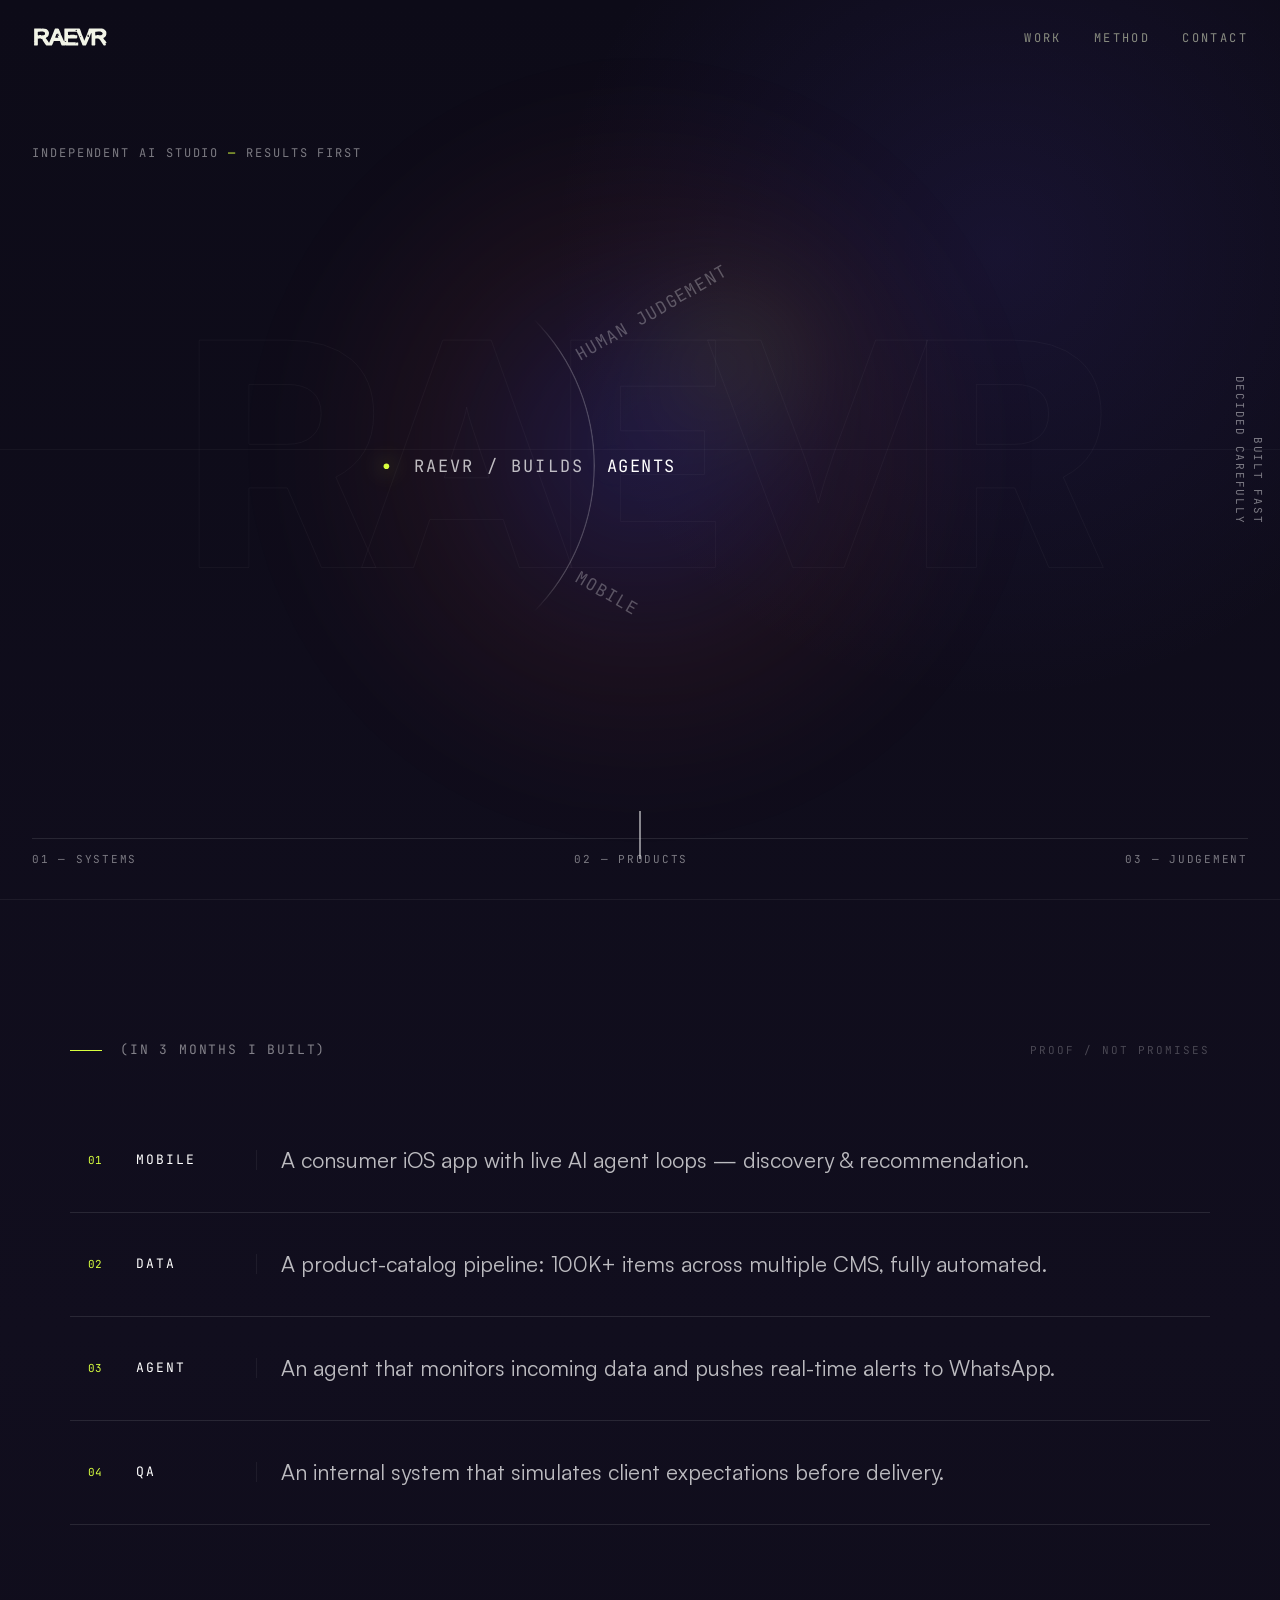
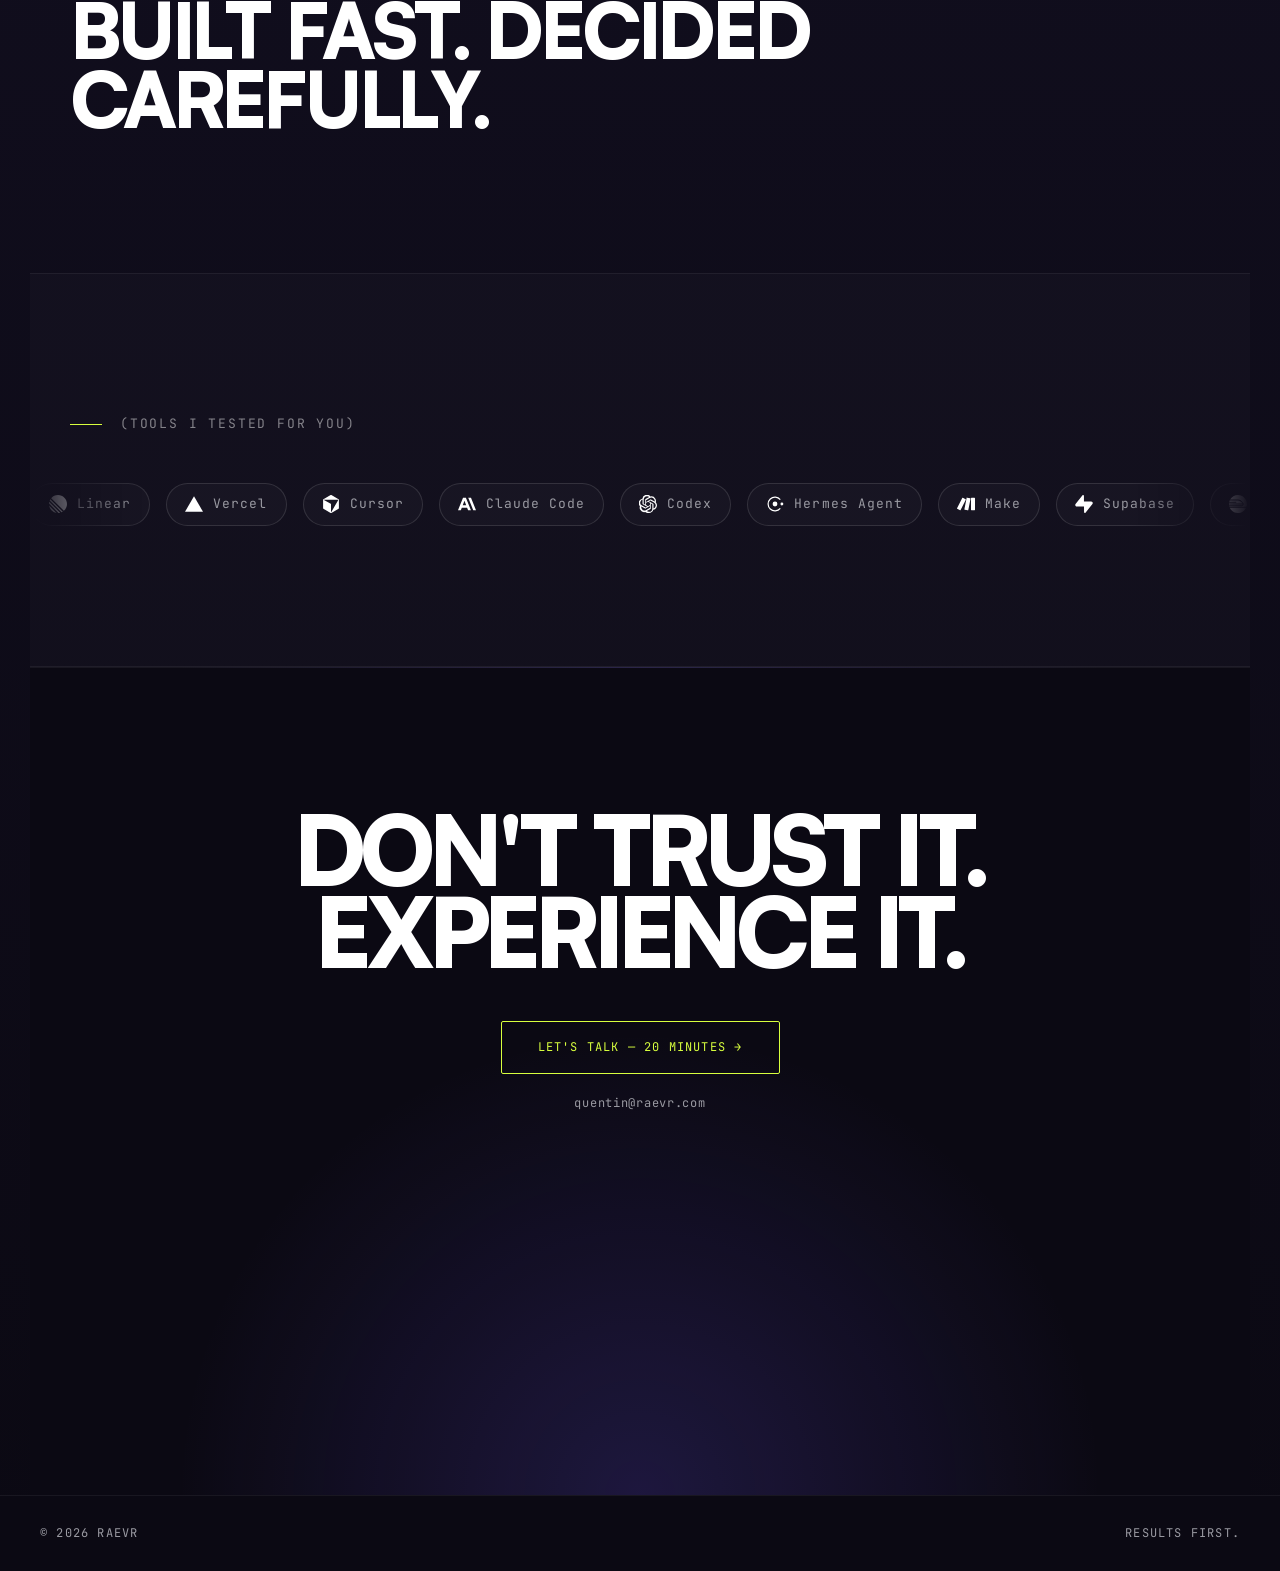
==== commit 31dd1199: "Improve desktop typography legibility" ====
--- a/index.html
+++ b/index.html
@@ -933,6 +933,29 @@
 }
 
 footer { background: #0b0913; }
+
+/* Desktop legibility pass: preserve the composition while making the
+   editorial micro-type readable on large and high-density displays. */
+@media (min-width: 641px) {
+  .nav-links a { font-size: 12px; }
+
+  .hero-kicker { font-size: clamp(12px, 1.15svh, 14px); }
+  .hero-side-note,
+  .hero-legend { font-size: 11px; }
+
+  .raevr-orbit-intro,
+  .raevr-orbit-item { font-size: clamp(12px, 1.35svh, 15px); }
+
+  .section-label { font-size: 13px; }
+  #built::before,
+  .proof-row::before { font-size: 11px; }
+  .proof-tag { font-size: 13px; }
+
+  .pill-label { font-size: 13px; }
+  .cta-email,
+  .footer-left,
+  .footer-right { font-size: 12px; }
+}
 
 @media (max-width: 640px) {
   nav { padding: 18px 20px; }
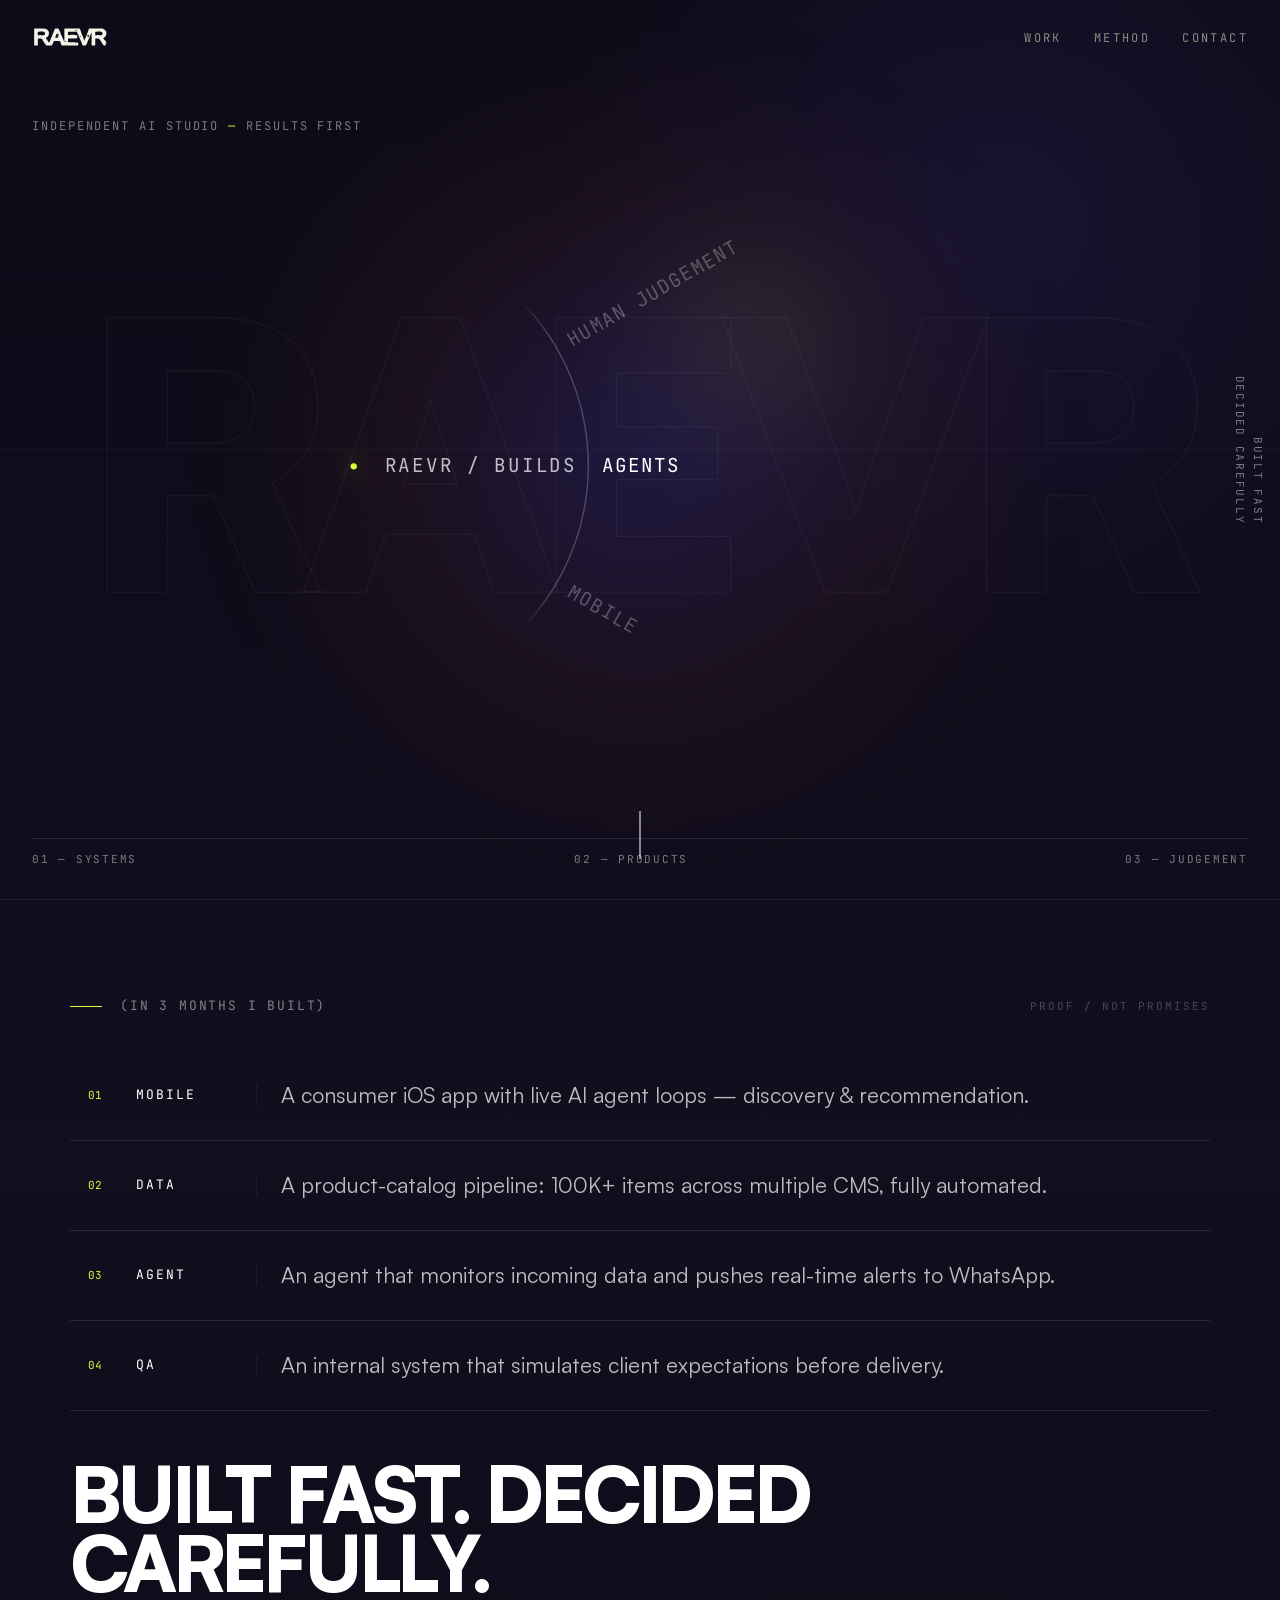
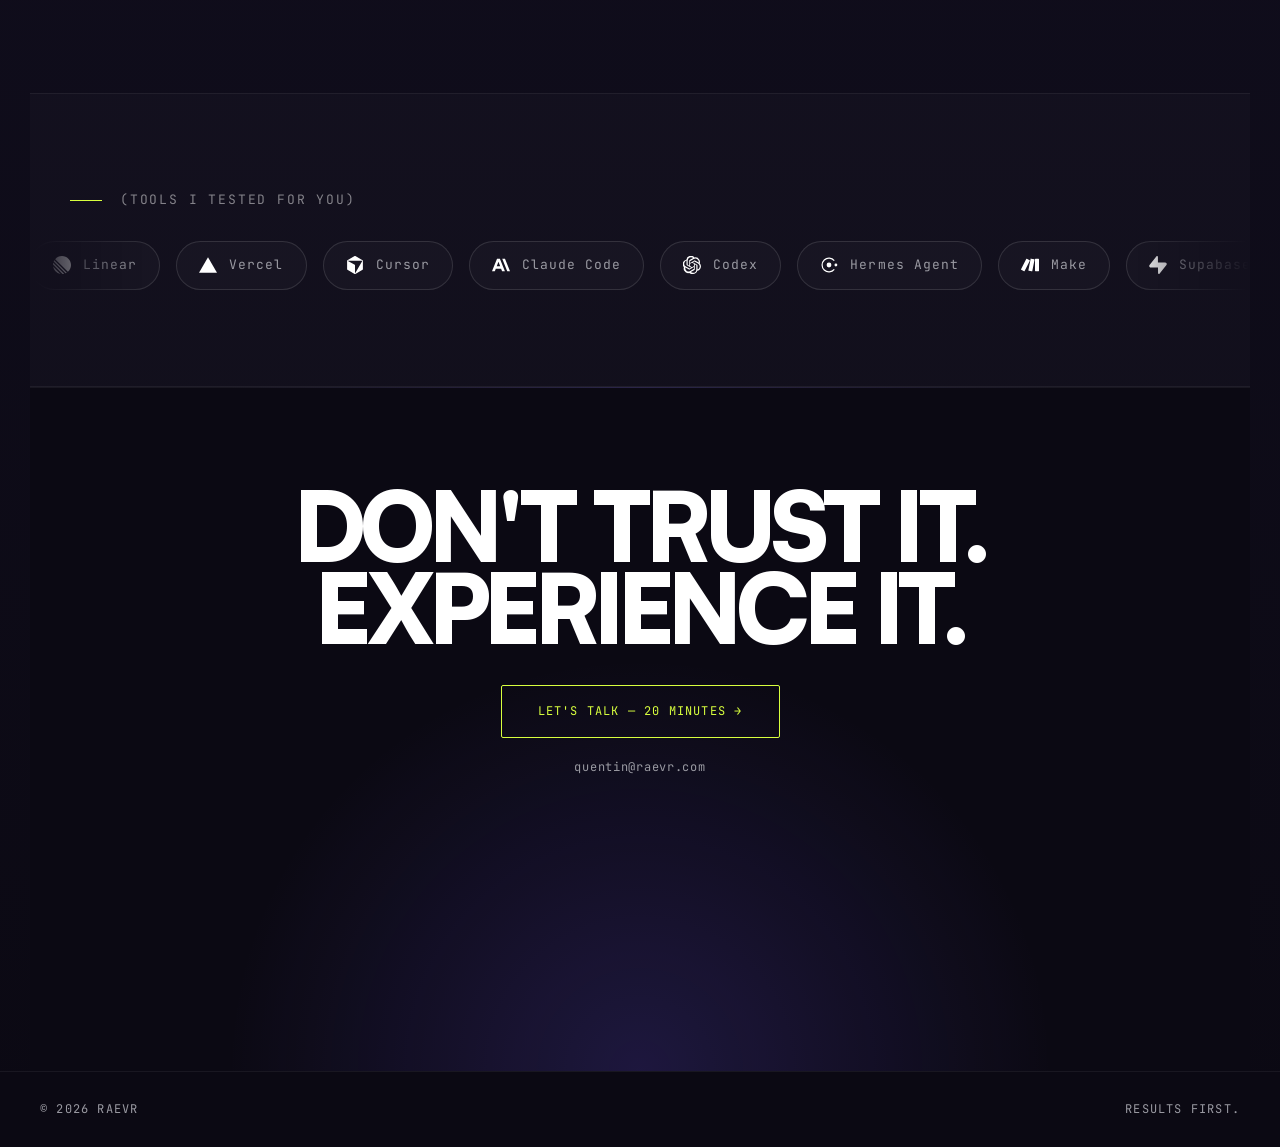
==== commit 56bcecfc: "Increase visual density across desktop layout" ====
--- a/index.html
+++ b/index.html
@@ -934,24 +934,63 @@
 
 footer { background: #0b0913; }
 
-/* Desktop legibility pass: preserve the composition while making the
-   editorial micro-type readable on large and high-density displays. */
+/* Desktop legibility and density pass. */
 @media (min-width: 641px) {
   .nav-links a { font-size: 12px; }
 
-  .hero-kicker { font-size: clamp(12px, 1.15svh, 14px); }
+  .hero-kicker {
+    top: 13%;
+    font-size: clamp(12px, 1.15svh, 14px);
+  }
   .hero-side-note,
   .hero-legend { font-size: 11px; }
 
+  .hero-atmosphere { width: min(72vw, 1100px); }
+  .hero-ghost {
+    font-size: clamp(10rem, 29vw, 30rem);
+    -webkit-text-stroke-color: rgba(255,255,255,.055);
+  }
+  #hero.raevr-orbit-shell .raevr-orbit-stage { transform: scale(1.58); }
   .raevr-orbit-intro,
   .raevr-orbit-item { font-size: clamp(12px, 1.35svh, 15px); }
 
-  .section-label { font-size: 13px; }
+  section:not(#hero) {
+    padding-top: 96px;
+    padding-bottom: 96px;
+  }
+  .section-label {
+    margin-bottom: 34px;
+    font-size: 13px;
+  }
+  #built::before { top: 98px; }
   #built::before,
   .proof-row::before { font-size: 11px; }
+  .proof-row {
+    min-height: 90px;
+    padding-top: 22px;
+    padding-bottom: 22px;
+  }
   .proof-tag { font-size: 13px; }
-
+  .conclusion { margin-top: 48px; }
+
+  #tools {
+    padding-top: 82px;
+    padding-bottom: 82px;
+  }
+  #tools .section-label { margin-bottom: 0; }
+  .marquee-wrap { margin-top: 30px; }
+  .pill {
+    padding: 13px 22px;
+    gap: 12px;
+  }
   .pill-label { font-size: 13px; }
+
+  #closing {
+    min-height: 76svh;
+    gap: 36px;
+    padding-top: 96px;
+    padding-bottom: 96px;
+  }
   .cta-email,
   .footer-left,
   .footer-right { font-size: 12px; }
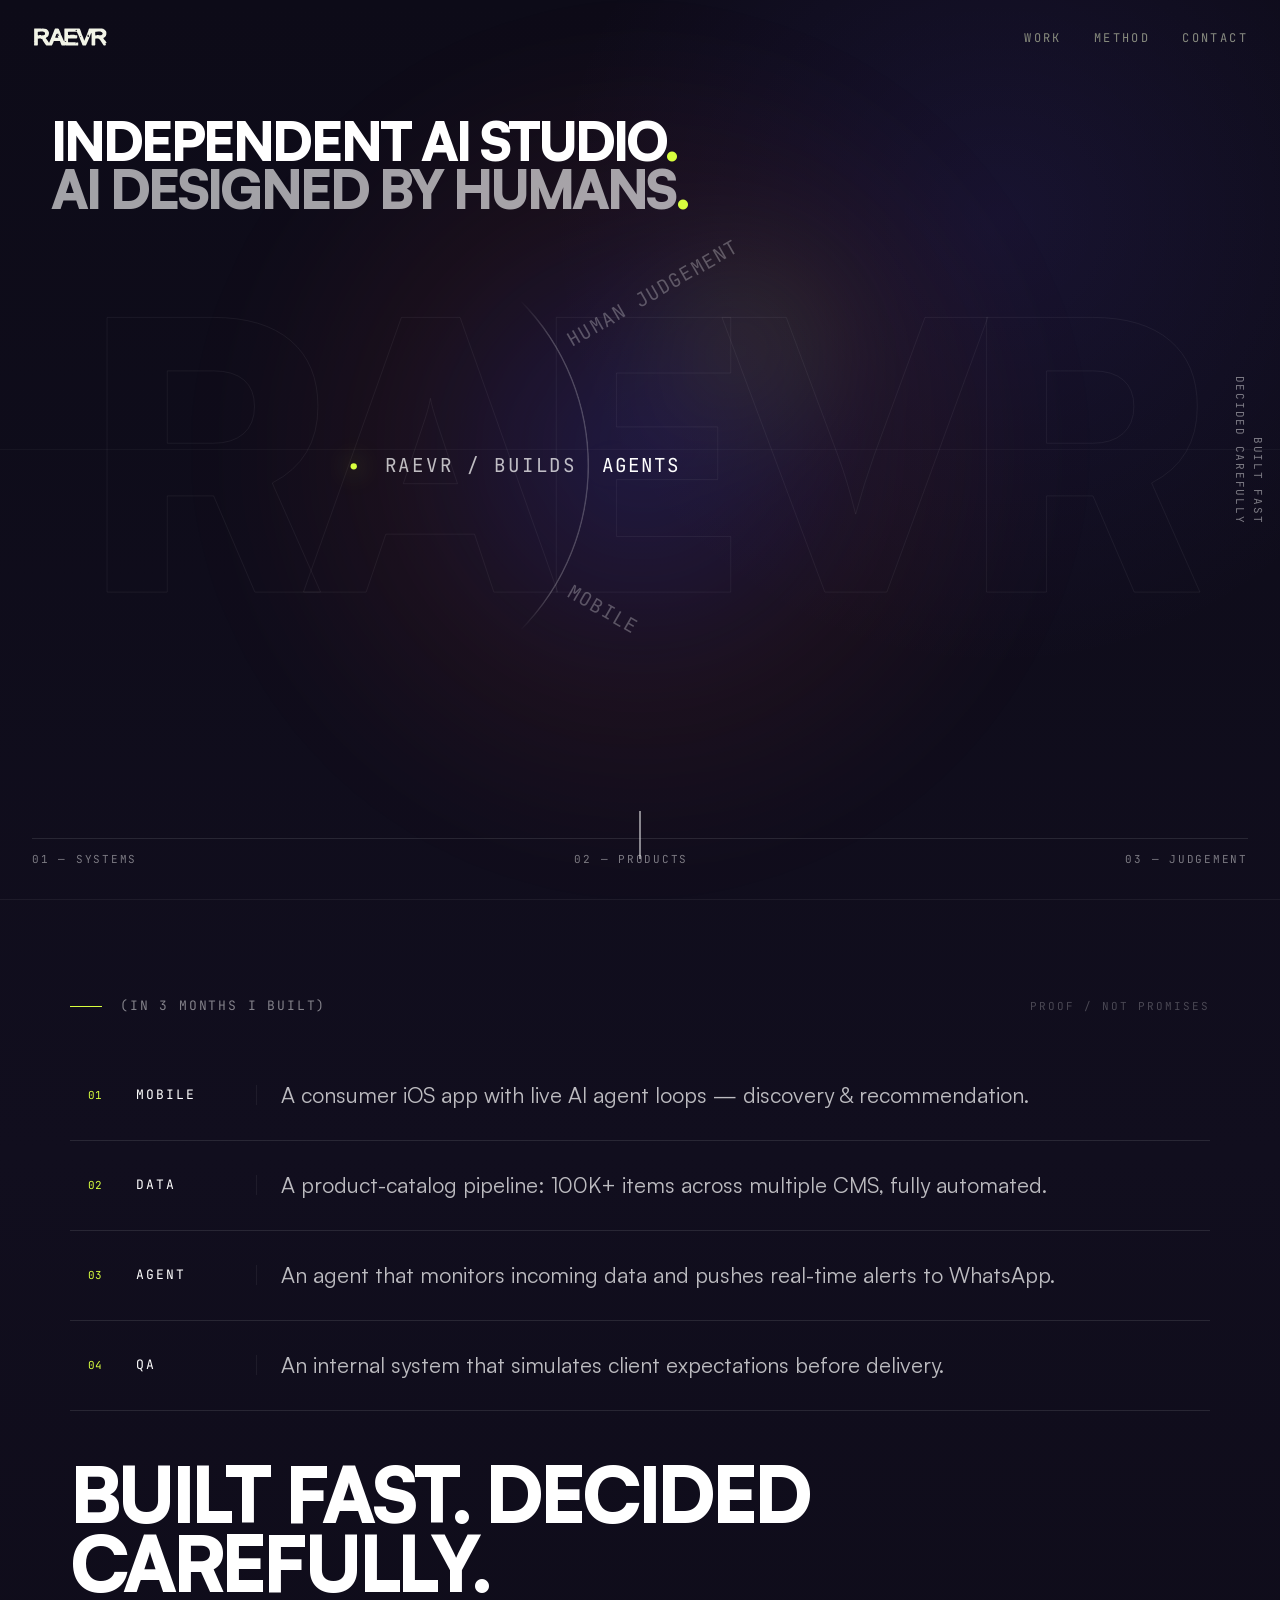
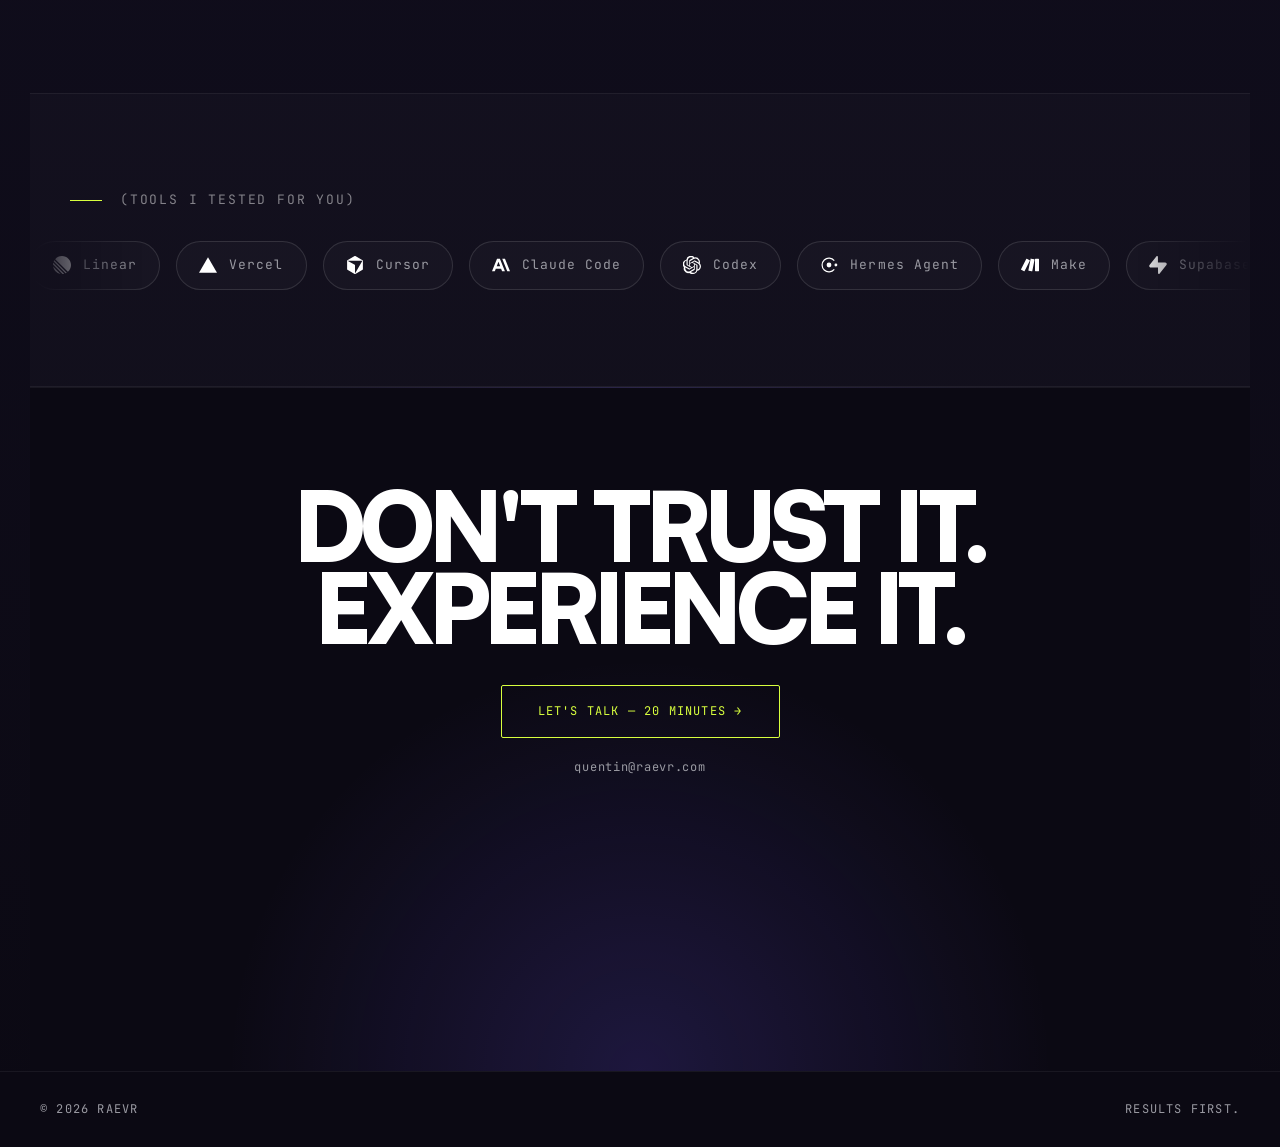
==== commit 0eb94af0: "Turn hero positioning into a bold headline" ====
--- a/index.html
+++ b/index.html
@@ -729,12 +729,20 @@
 }
 
 .hero-kicker {
-  top: 16%;
+  top: 14%;
   left: 32px;
-  font-size: clamp(9px, 0.95svh, 11px);
-}
-
-.hero-kicker span { color: var(--acid); }
+  max-width: min(980px, 88vw);
+  font-family: var(--font-body);
+  font-weight: 900;
+  font-size: clamp(2.2rem, 4.2vw, 5.8rem);
+  letter-spacing: -.055em;
+  line-height: .9;
+  color: var(--white);
+  text-transform: uppercase;
+}
+
+.hero-kicker .hero-result { color: rgba(255,255,255,.62); }
+.hero-kicker .hero-accent { color: var(--acid); }
 
 .hero-side-note {
   right: 32px;
@@ -940,7 +948,8 @@
 
   .hero-kicker {
     top: 13%;
-    font-size: clamp(12px, 1.15svh, 14px);
+    left: clamp(32px, 4vw, 72px);
+    font-size: clamp(2.6rem, 4.2vw, 5.8rem);
   }
   .hero-side-note,
   .hero-legend { font-size: 11px; }
@@ -999,7 +1008,13 @@
 @media (max-width: 640px) {
   nav { padding: 18px 20px; }
   .nav-links { gap: 14px; }
-  .hero-kicker { top: 17%; left: 20px; }
+  .hero-kicker {
+    top: 15%;
+    left: 20px;
+    max-width: calc(100vw - 40px);
+    font-size: clamp(1.75rem, 8.5vw, 2.35rem);
+    line-height: .92;
+  }
   .hero-side-note { display: none; }
   .hero-legend { left: 20px; right: 20px; font-size: 7px; }
   .hero-ghost { font-size: 34vw; }
@@ -1040,7 +1055,7 @@
      ============================================================ -->
 <section id="hero" class="raevr-orbit-shell" aria-label="What RAEVR builds">
   <div class="hero-atmosphere" aria-hidden="true"></div>
-  <h1 class="hero-kicker">INDEPENDENT AI STUDIO <span>—</span> RESULTS FIRST</h1>
+  <h1 class="hero-kicker">INDEPENDENT AI STUDIO<span class="hero-accent">.</span><br><span class="hero-result">AI DESIGNED BY HUMANS<span class="hero-accent">.</span></span></h1>
   <p class="hero-ghost" aria-hidden="true">RAEVR</p>
   <div class="raevr-orbit-stage">
     <p class="raevr-orbit-intro">RAEVR / BUILDS</p>
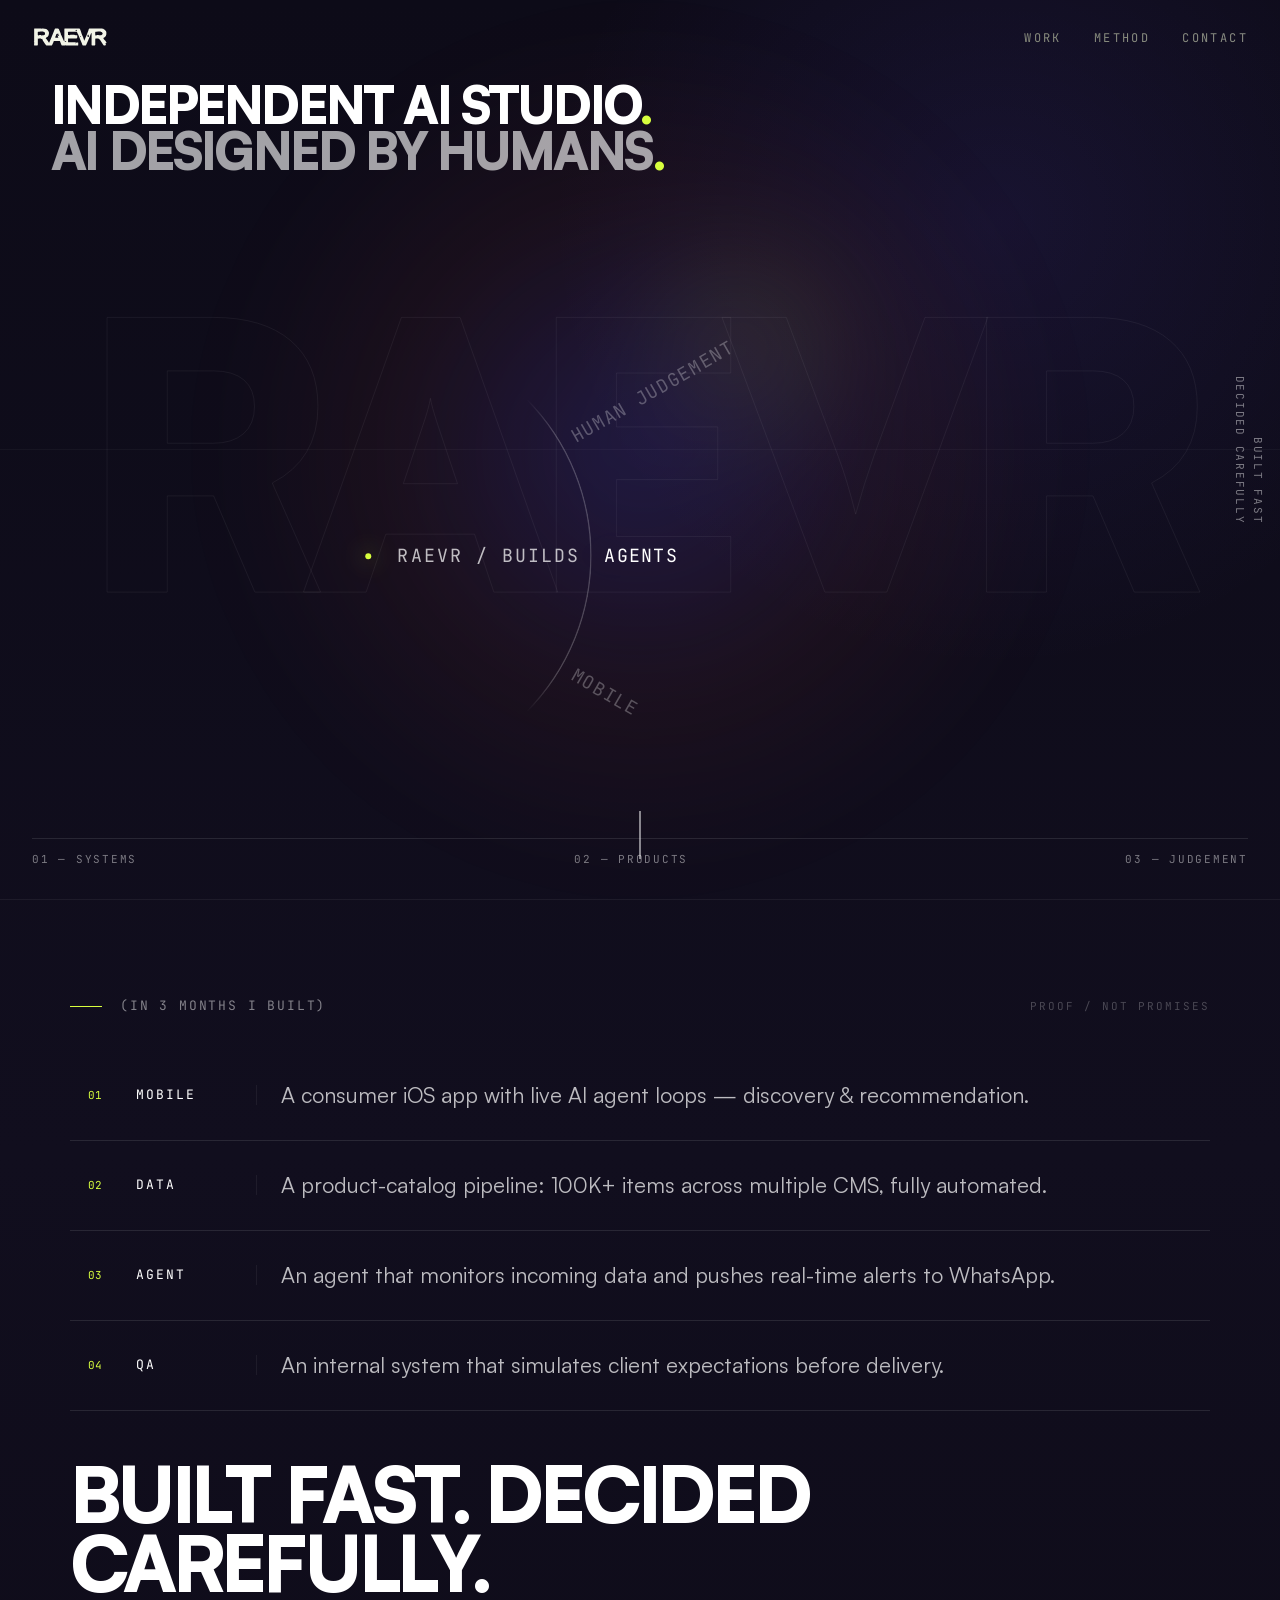
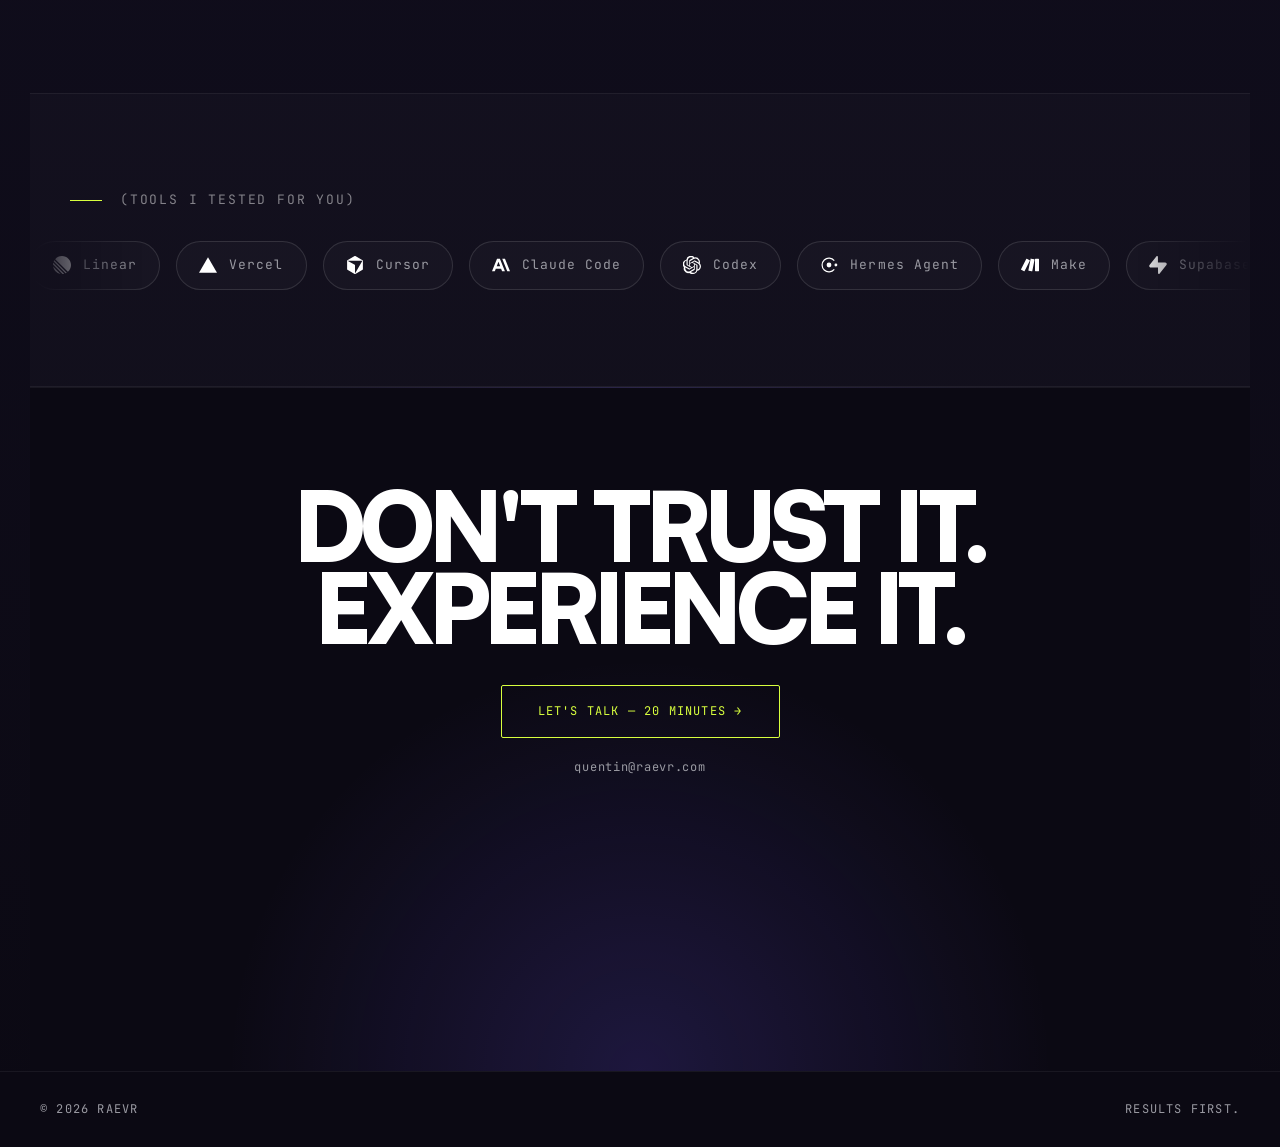
==== commit a10f83f4: "Separate hero headline from orbit animation" ====
--- a/index.html
+++ b/index.html
@@ -947,9 +947,9 @@
   .nav-links a { font-size: 12px; }
 
   .hero-kicker {
-    top: 13%;
+    top: 9%;
     left: clamp(32px, 4vw, 72px);
-    font-size: clamp(2.6rem, 4.2vw, 5.8rem);
+    font-size: clamp(2.6rem, 4vw, 5.2rem);
   }
   .hero-side-note,
   .hero-legend { font-size: 11px; }
@@ -959,7 +959,9 @@
     font-size: clamp(10rem, 29vw, 30rem);
     -webkit-text-stroke-color: rgba(255,255,255,.055);
   }
-  #hero.raevr-orbit-shell .raevr-orbit-stage { transform: scale(1.58); }
+  #hero.raevr-orbit-shell .raevr-orbit-stage {
+    transform: translateY(10svh) scale(1.5);
+  }
   .raevr-orbit-intro,
   .raevr-orbit-item { font-size: clamp(12px, 1.35svh, 15px); }
 
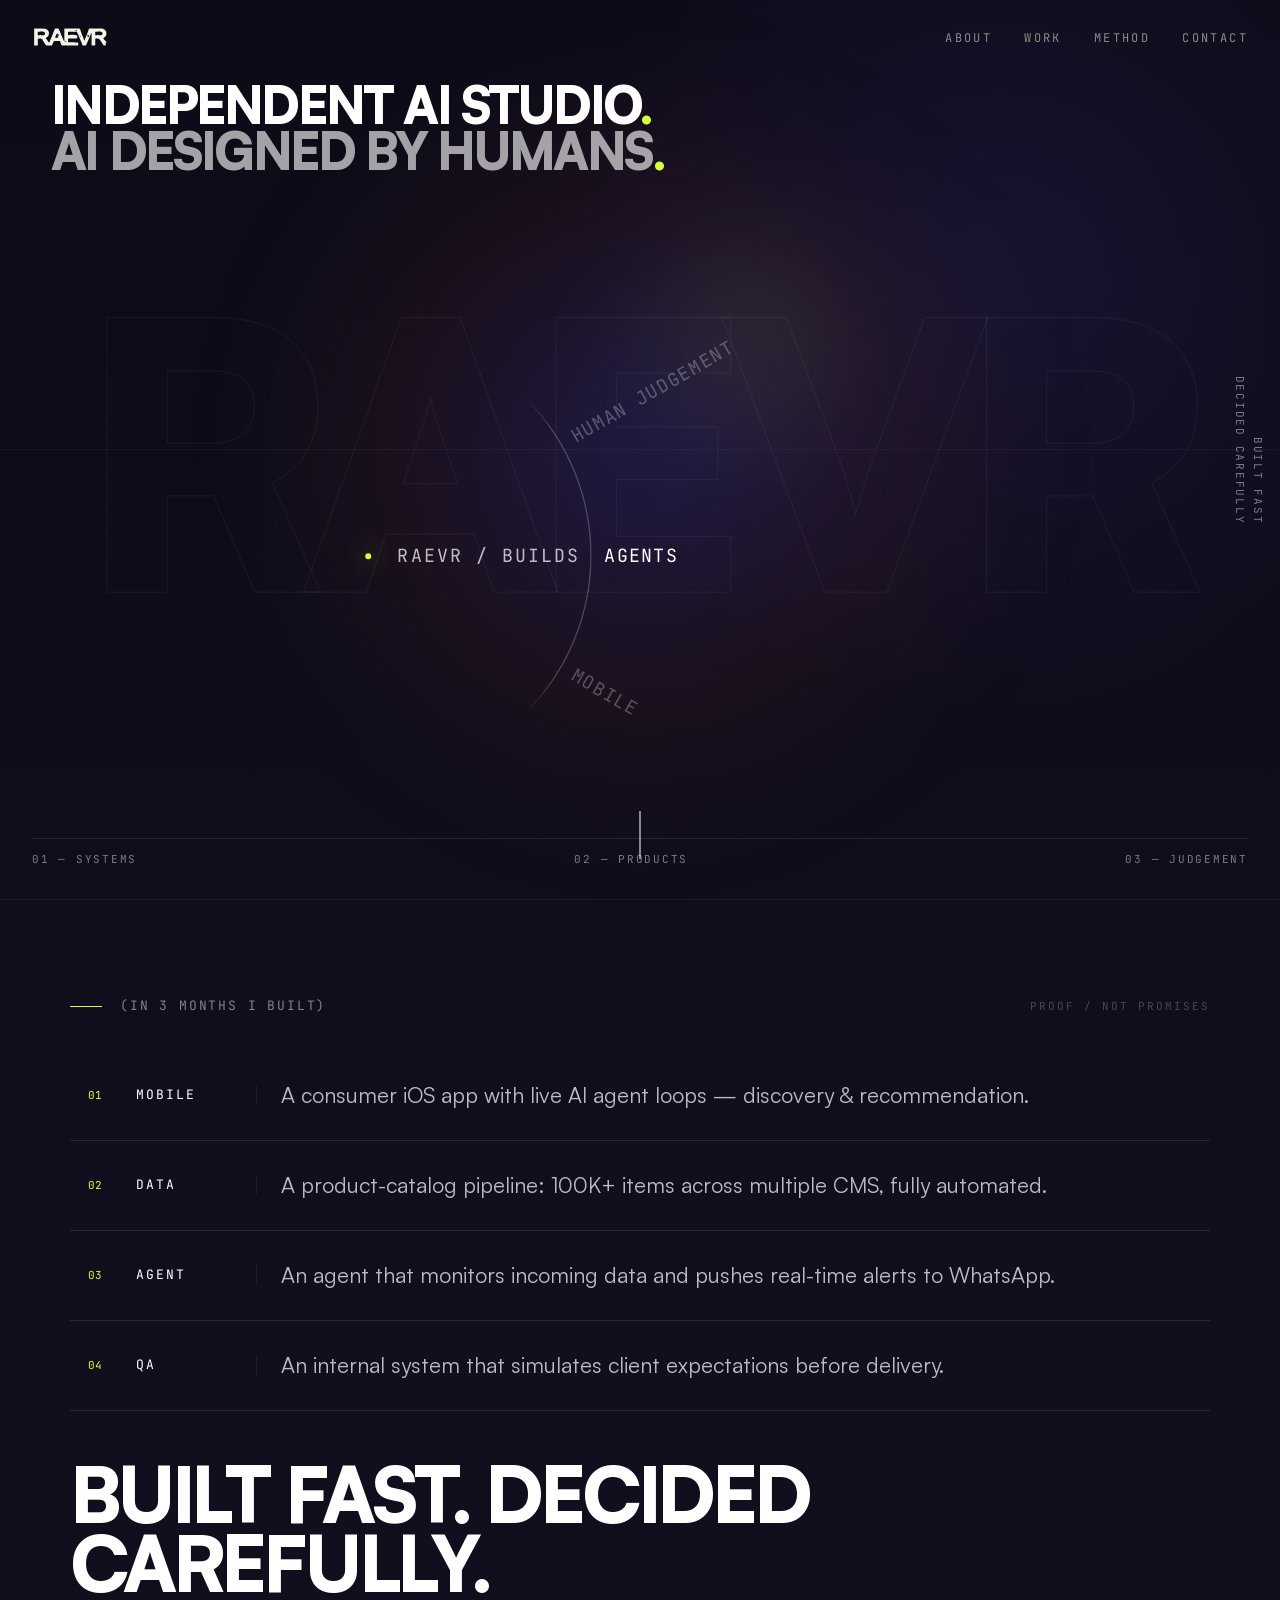
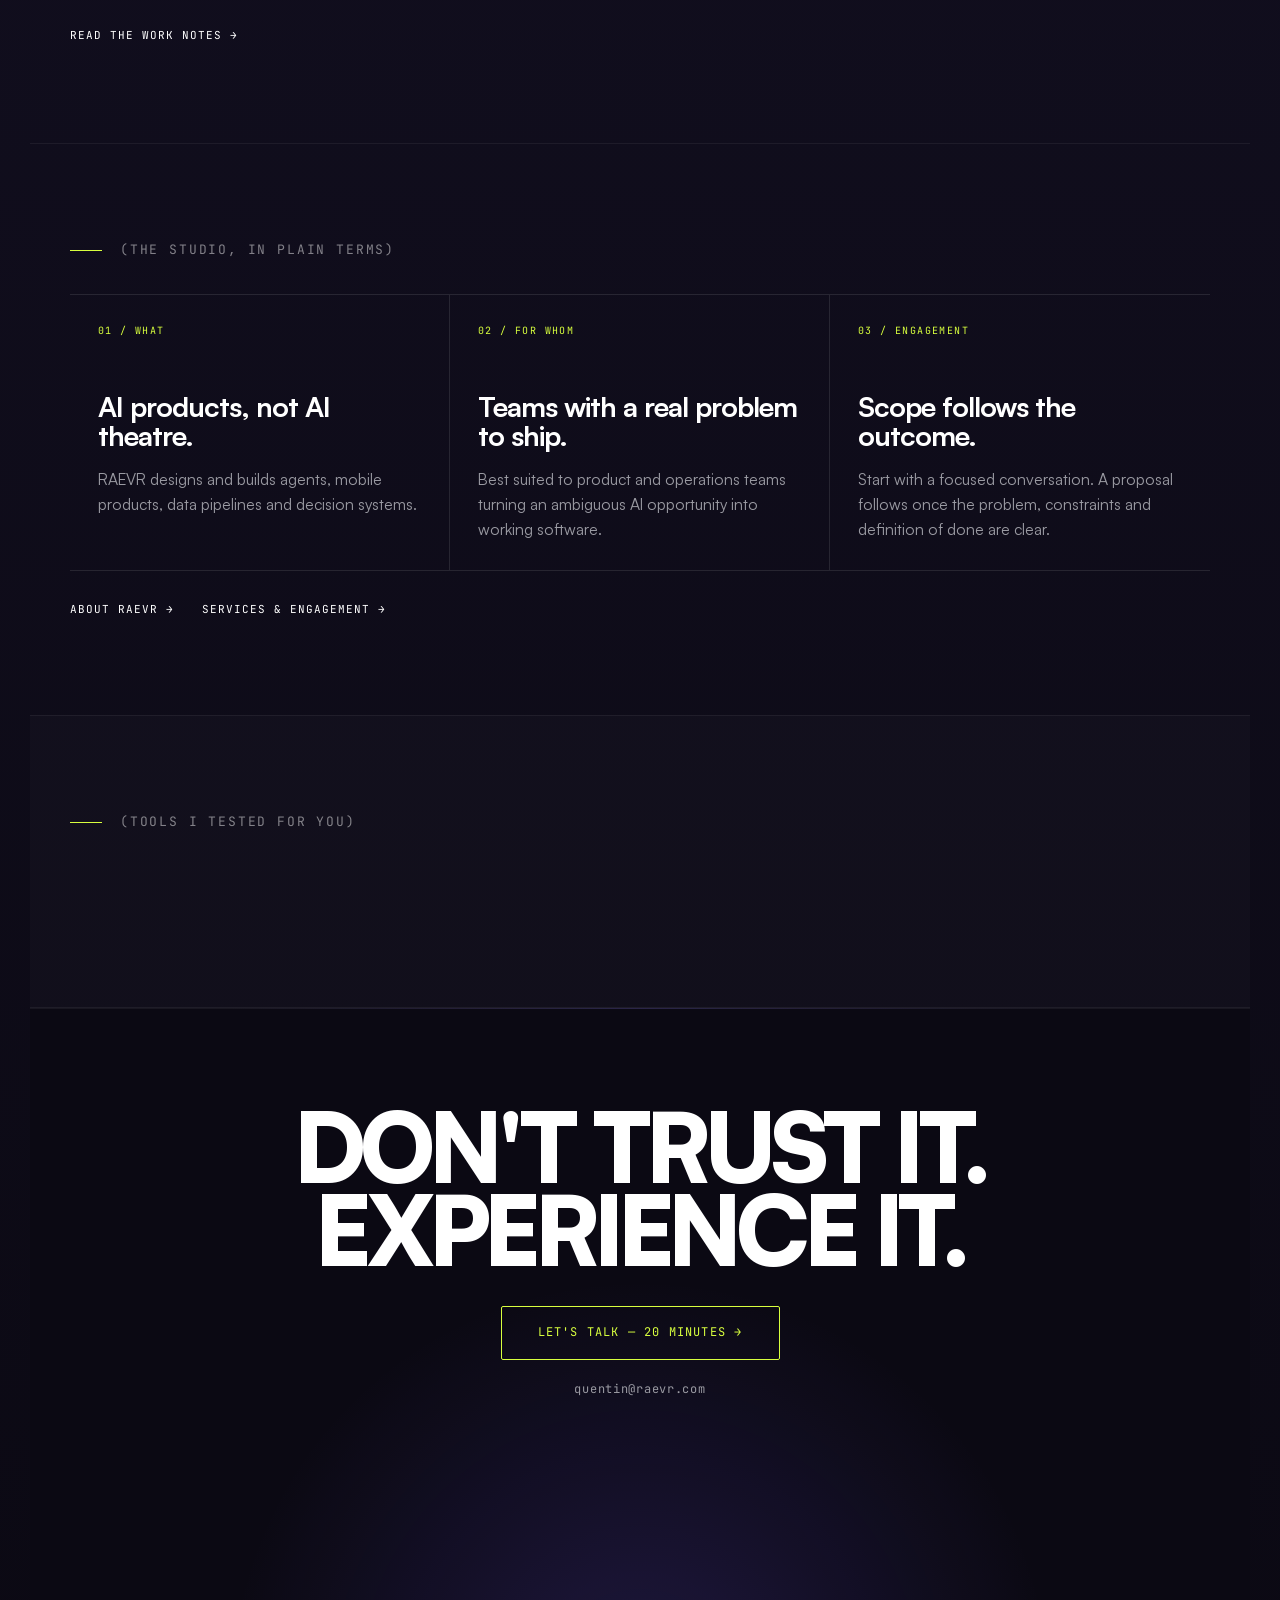
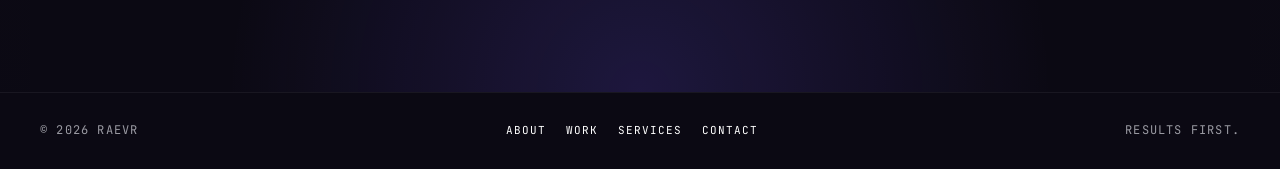
==== commit 9113c47a: "Improve public trust and agent discoverability" ====
--- a/index.html
+++ b/index.html
@@ -27,6 +27,24 @@
 <meta name="twitter:title" content="RAEVR — Independent AI Studio">
 <meta name="twitter:description" content="Independent AI studio. Agents, mobile products, data pipelines and decision systems — built fast, decided carefully. Proof, not promises.">
 <meta name="twitter:image" content="https://raevr.com/og-image.jpg">
+<link rel="alternate" type="text/plain" href="https://raevr.com/llms.txt" title="RAEVR information for language models">
+<script type="application/ld+json">
+{
+  "@context": "https://schema.org",
+  "@type": "ProfessionalService",
+  "name": "RAEVR",
+  "url": "https://raevr.com/",
+  "email": "quentin@raevr.com",
+  "description": "Independent AI studio building agents, mobile products, data pipelines and decision systems.",
+  "knowsAbout": [
+    "AI agents",
+    "Mobile products",
+    "Data pipelines",
+    "Decision systems",
+    "Product engineering"
+  ]
+}
+</script>
 
 <!-- Self-hosted fonts: the page makes zero third-party requests -->
 <link rel="preload" href="/fonts/satoshi-900.woff2" as="font" type="font/woff2" crossorigin>
@@ -323,6 +341,76 @@
   letter-spacing: -0.01em;
 }
 
+.proof-link {
+  margin-top: 24px;
+}
+
+.proof-link a,
+.brief-links a,
+.footer-nav a {
+  color: var(--white);
+  font-family: var(--font-mono);
+  font-size: 11px;
+  letter-spacing: .09em;
+  text-decoration: none;
+  text-transform: uppercase;
+}
+
+.proof-link a:hover,
+.brief-links a:hover,
+.footer-nav a:hover {
+  color: var(--acid);
+}
+
+/* ============================================================
+   STUDIO BRIEF
+   ============================================================ */
+#studio-brief {
+  border-top: 1px solid var(--border);
+}
+
+.brief-grid {
+  display: grid;
+  grid-template-columns: repeat(3, minmax(0, 1fr));
+  border-top: 1px solid rgba(255,255,255,.1);
+  border-bottom: 1px solid rgba(255,255,255,.1);
+}
+
+.brief-card {
+  min-height: 270px;
+  padding: 28px;
+  border-right: 1px solid rgba(255,255,255,.1);
+}
+
+.brief-card:last-child { border-right: 0; }
+
+.brief-index {
+  margin-bottom: 54px;
+  color: var(--acid);
+  font-family: var(--font-mono);
+  font-size: 10px;
+  letter-spacing: .14em;
+}
+
+.brief-card h3 {
+  margin-bottom: 16px;
+  font-size: clamp(1.35rem, 2.2vw, 2rem);
+  line-height: 1.02;
+  letter-spacing: -.035em;
+}
+
+.brief-card > p:last-child {
+  color: var(--muted);
+  font-size: .98rem;
+}
+
+.brief-links {
+  display: flex;
+  flex-wrap: wrap;
+  gap: 28px;
+  margin-top: 30px;
+}
+
 /* ============================================================
    TOOLS MARQUEE
    ============================================================ */
@@ -470,6 +558,11 @@
   justify-content: space-between;
 }
 
+.footer-nav {
+  display: flex;
+  gap: 20px;
+}
+
 .footer-left,
 .footer-right {
   font-family: var(--font-mono);
@@ -487,7 +580,11 @@
     padding: 16px 20px;
   }
   .nav-links {
-    gap: 20px;
+    gap: 12px;
+  }
+  .nav-links a {
+    font-size: 8px;
+    letter-spacing: .1em;
   }
   #hero {
     padding: 100px 20px 80px;
@@ -500,6 +597,9 @@
   }
   footer {
     padding: 24px 20px;
+    align-items: flex-start;
+    flex-direction: column;
+    gap: 18px;
   }
   .proof-row {
     flex-direction: column;
@@ -515,6 +615,20 @@
   }
   #tools .section-inner {
     padding: 0 20px;
+  }
+  .brief-grid {
+    grid-template-columns: 1fr;
+  }
+  .brief-card {
+    min-height: 0;
+    border-right: 0;
+    border-bottom: 1px solid rgba(255,255,255,.1);
+  }
+  .brief-card:last-child { border-bottom: 0; }
+  .brief-index { margin-bottom: 28px; }
+  .footer-nav {
+    flex-wrap: wrap;
+    gap: 12px 18px;
   }
 }
 /* ============================================================
@@ -1046,9 +1160,10 @@
     </svg>
   </a>
   <ul class="nav-links">
-    <li><a href="#built">Work</a></li>
+    <li><a href="/about/">About</a></li>
+    <li><a href="/work/">Work</a></li>
     <li><a href="#tools">Method</a></li>
-    <li><a href="#closing">Contact</a></li>
+    <li><a href="/contact/">Contact</a></li>
   </ul>
 </nav>
 
@@ -1104,6 +1219,35 @@
   </div>
 
   <p class="conclusion reveal">Built fast. Decided carefully.</p>
+  <p class="proof-link reveal"><a href="/work/">Read the work notes &rarr;</a></p>
+</section>
+
+<!-- ============================================================
+     SECTION: WHAT / WHO / HOW
+     ============================================================ -->
+<section id="studio-brief">
+  <h2 class="section-label reveal">(THE STUDIO, IN PLAIN TERMS)</h2>
+  <div class="brief-grid">
+    <article class="brief-card reveal">
+      <p class="brief-index">01 / WHAT</p>
+      <h3>AI products, not AI theatre.</h3>
+      <p>RAEVR designs and builds agents, mobile products, data pipelines and decision systems.</p>
+    </article>
+    <article class="brief-card reveal">
+      <p class="brief-index">02 / FOR WHOM</p>
+      <h3>Teams with a real problem to ship.</h3>
+      <p>Best suited to product and operations teams turning an ambiguous AI opportunity into working software.</p>
+    </article>
+    <article class="brief-card reveal">
+      <p class="brief-index">03 / ENGAGEMENT</p>
+      <h3>Scope follows the outcome.</h3>
+      <p>Start with a focused conversation. A proposal follows once the problem, constraints and definition of done are clear.</p>
+    </article>
+  </div>
+  <div class="brief-links reveal">
+    <a href="/about/">About RAEVR &rarr;</a>
+    <a href="/services/">Services &amp; engagement &rarr;</a>
+  </div>
 </section>
 
 <!-- ============================================================
@@ -1243,6 +1387,12 @@
      ============================================================ -->
 <footer>
   <span class="footer-left">&copy; 2026 RAEVR</span>
+  <div class="footer-nav" aria-label="Footer navigation">
+    <a href="/about/">About</a>
+    <a href="/work/">Work</a>
+    <a href="/services/">Services</a>
+    <a href="/contact/">Contact</a>
+  </div>
   <span class="footer-right">Results First.</span>
 </footer>
 
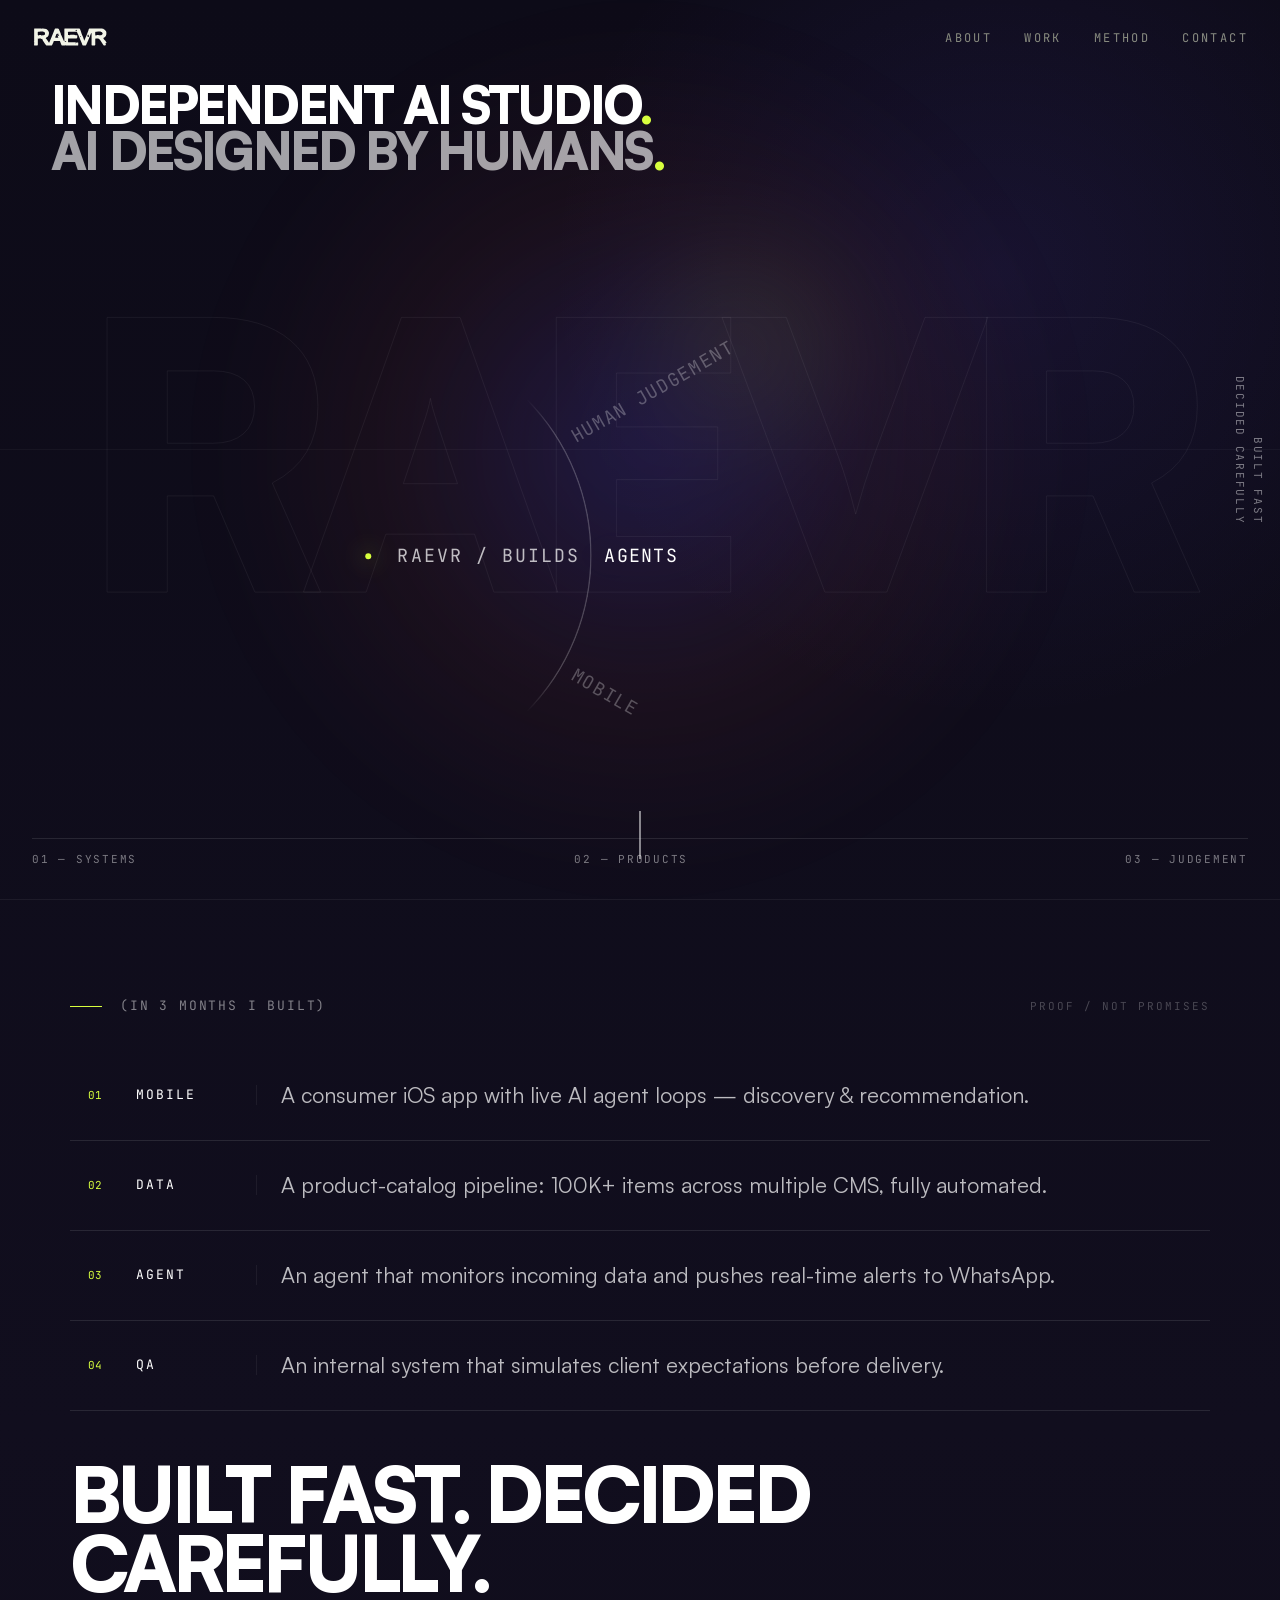
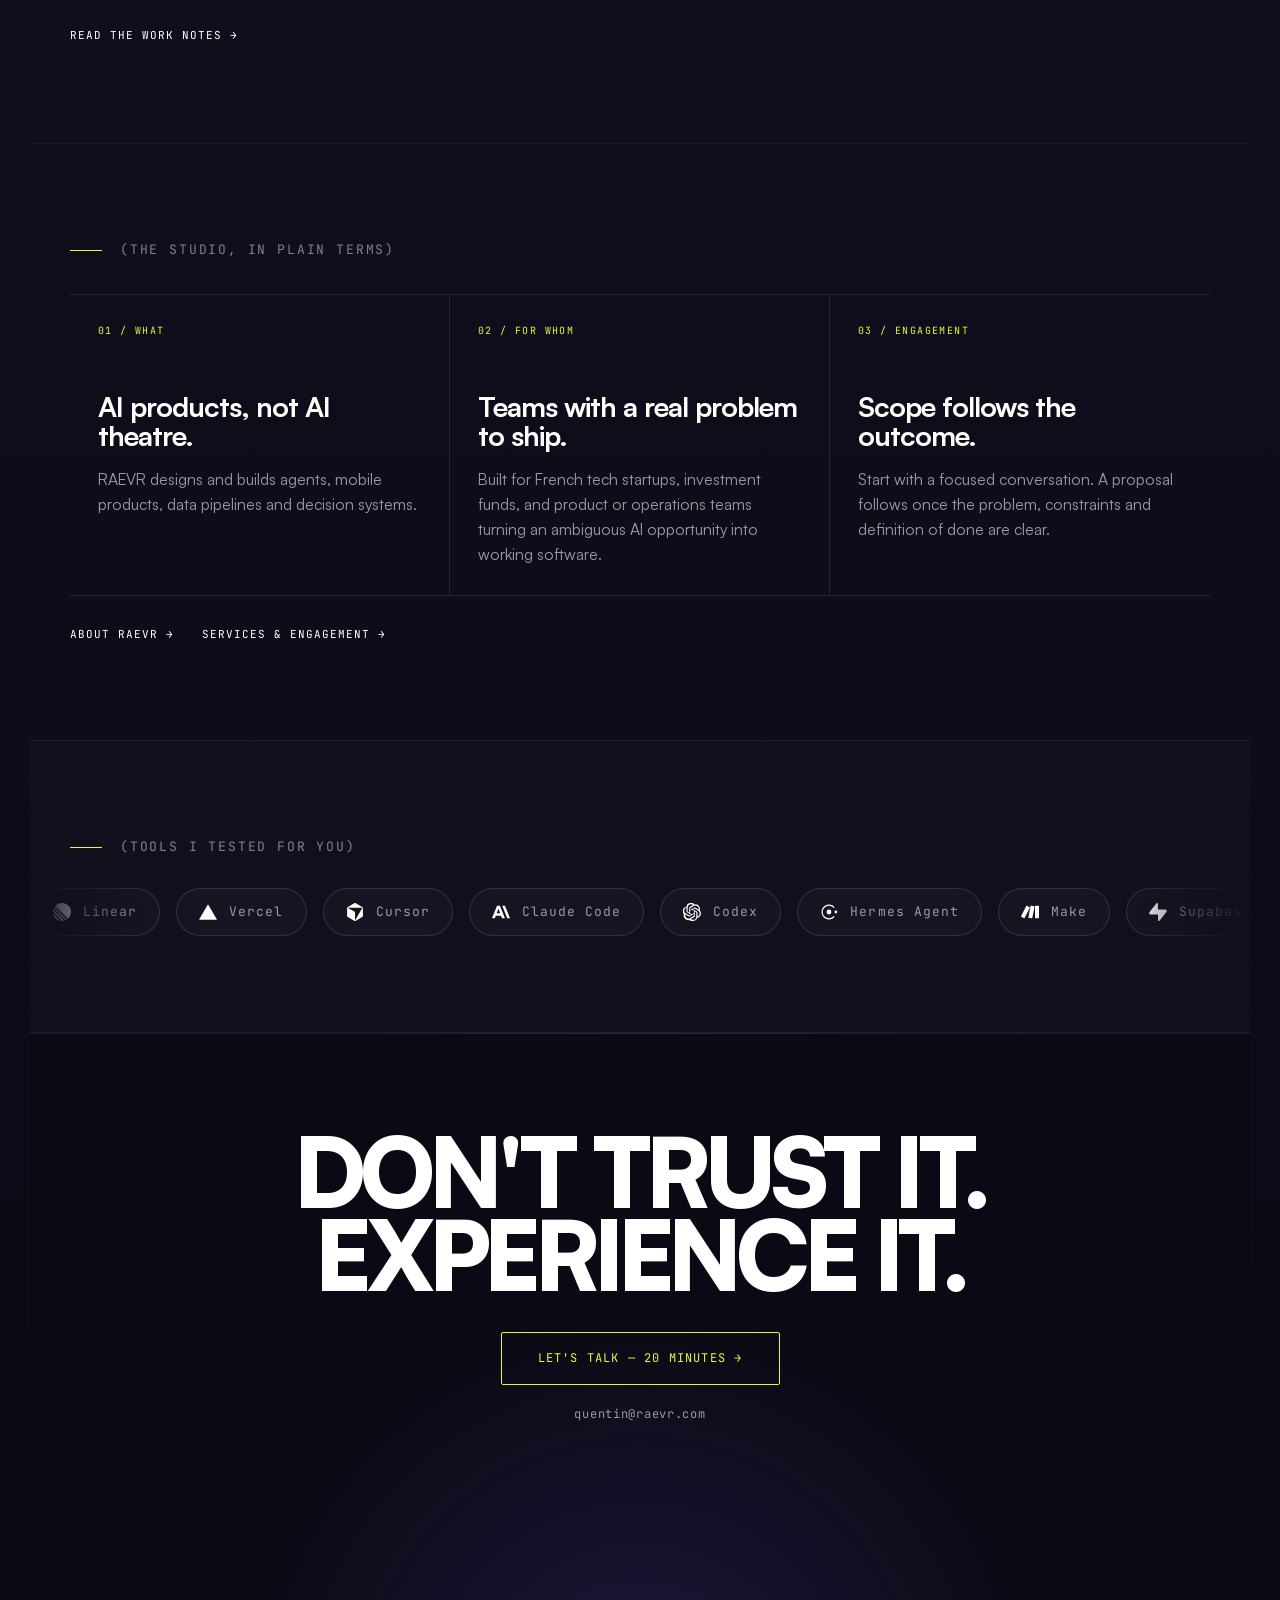
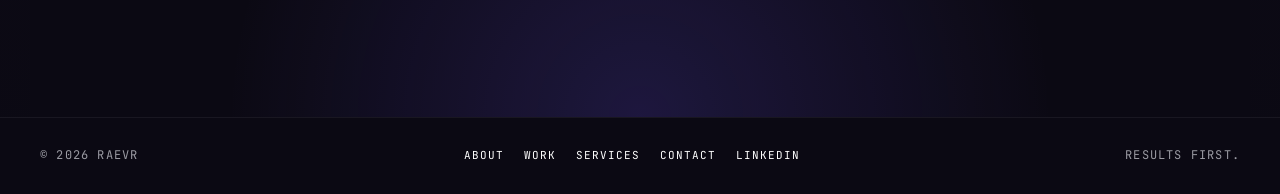
==== commit 82f06719: "Add studio identity and target audience" ====
--- a/index.html
+++ b/index.html
@@ -36,6 +36,14 @@
   "url": "https://raevr.com/",
   "email": "quentin@raevr.com",
   "description": "Independent AI studio building agents, mobile products, data pipelines and decision systems.",
+  "contactPoint": {
+    "@type": "ContactPoint",
+    "name": "Quentin Kammermann",
+    "email": "quentin@raevr.com",
+    "contactType": "studio inquiries",
+    "url": "https://www.linkedin.com/in/qjhk/"
+  },
+  "sameAs": "https://www.linkedin.com/in/qjhk/",
   "knowsAbout": [
     "AI agents",
     "Mobile products",
@@ -1236,7 +1244,7 @@
     <article class="brief-card reveal">
       <p class="brief-index">02 / FOR WHOM</p>
       <h3>Teams with a real problem to ship.</h3>
-      <p>Best suited to product and operations teams turning an ambiguous AI opportunity into working software.</p>
+      <p>Built for French tech startups, investment funds, and product or operations teams turning an ambiguous AI opportunity into working software.</p>
     </article>
     <article class="brief-card reveal">
       <p class="brief-index">03 / ENGAGEMENT</p>
@@ -1392,6 +1400,7 @@
     <a href="/work/">Work</a>
     <a href="/services/">Services</a>
     <a href="/contact/">Contact</a>
+    <a href="https://www.linkedin.com/in/qjhk/" rel="me">LinkedIn</a>
   </div>
   <span class="footer-right">Results First.</span>
 </footer>
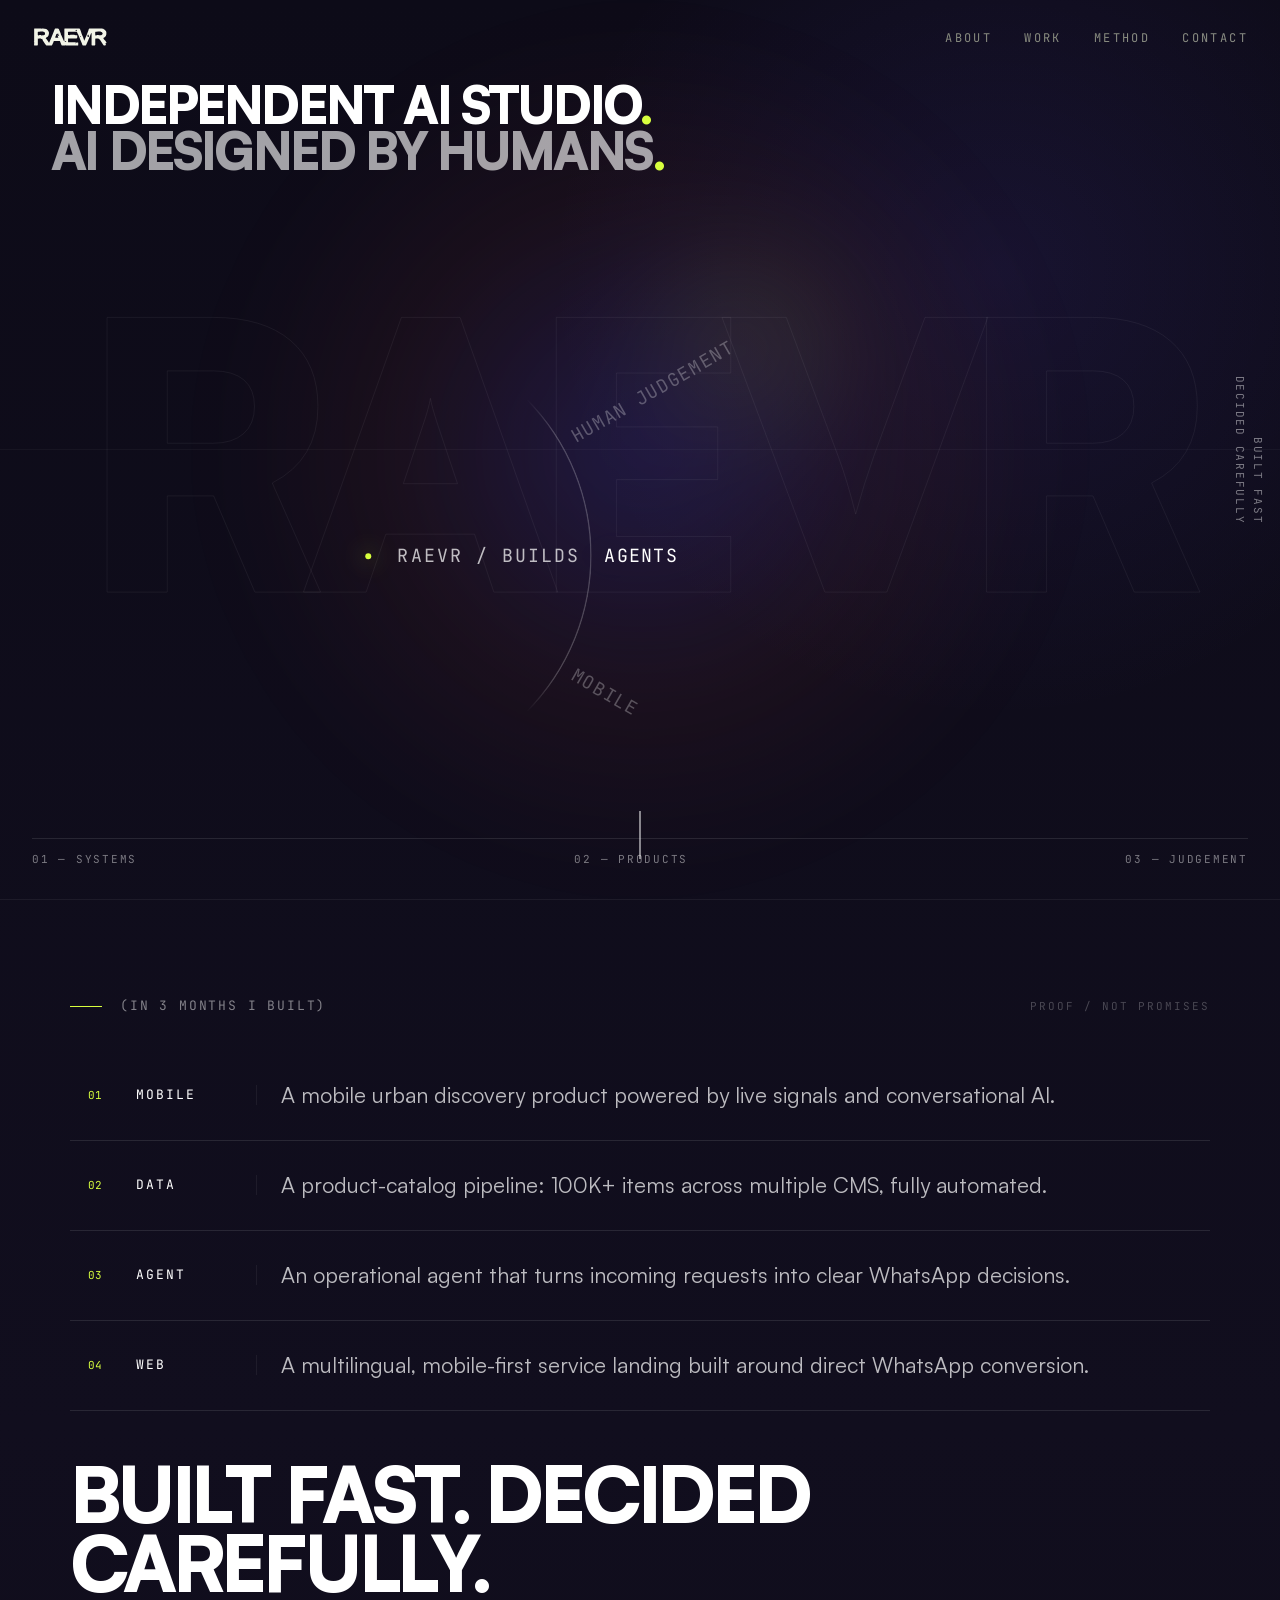
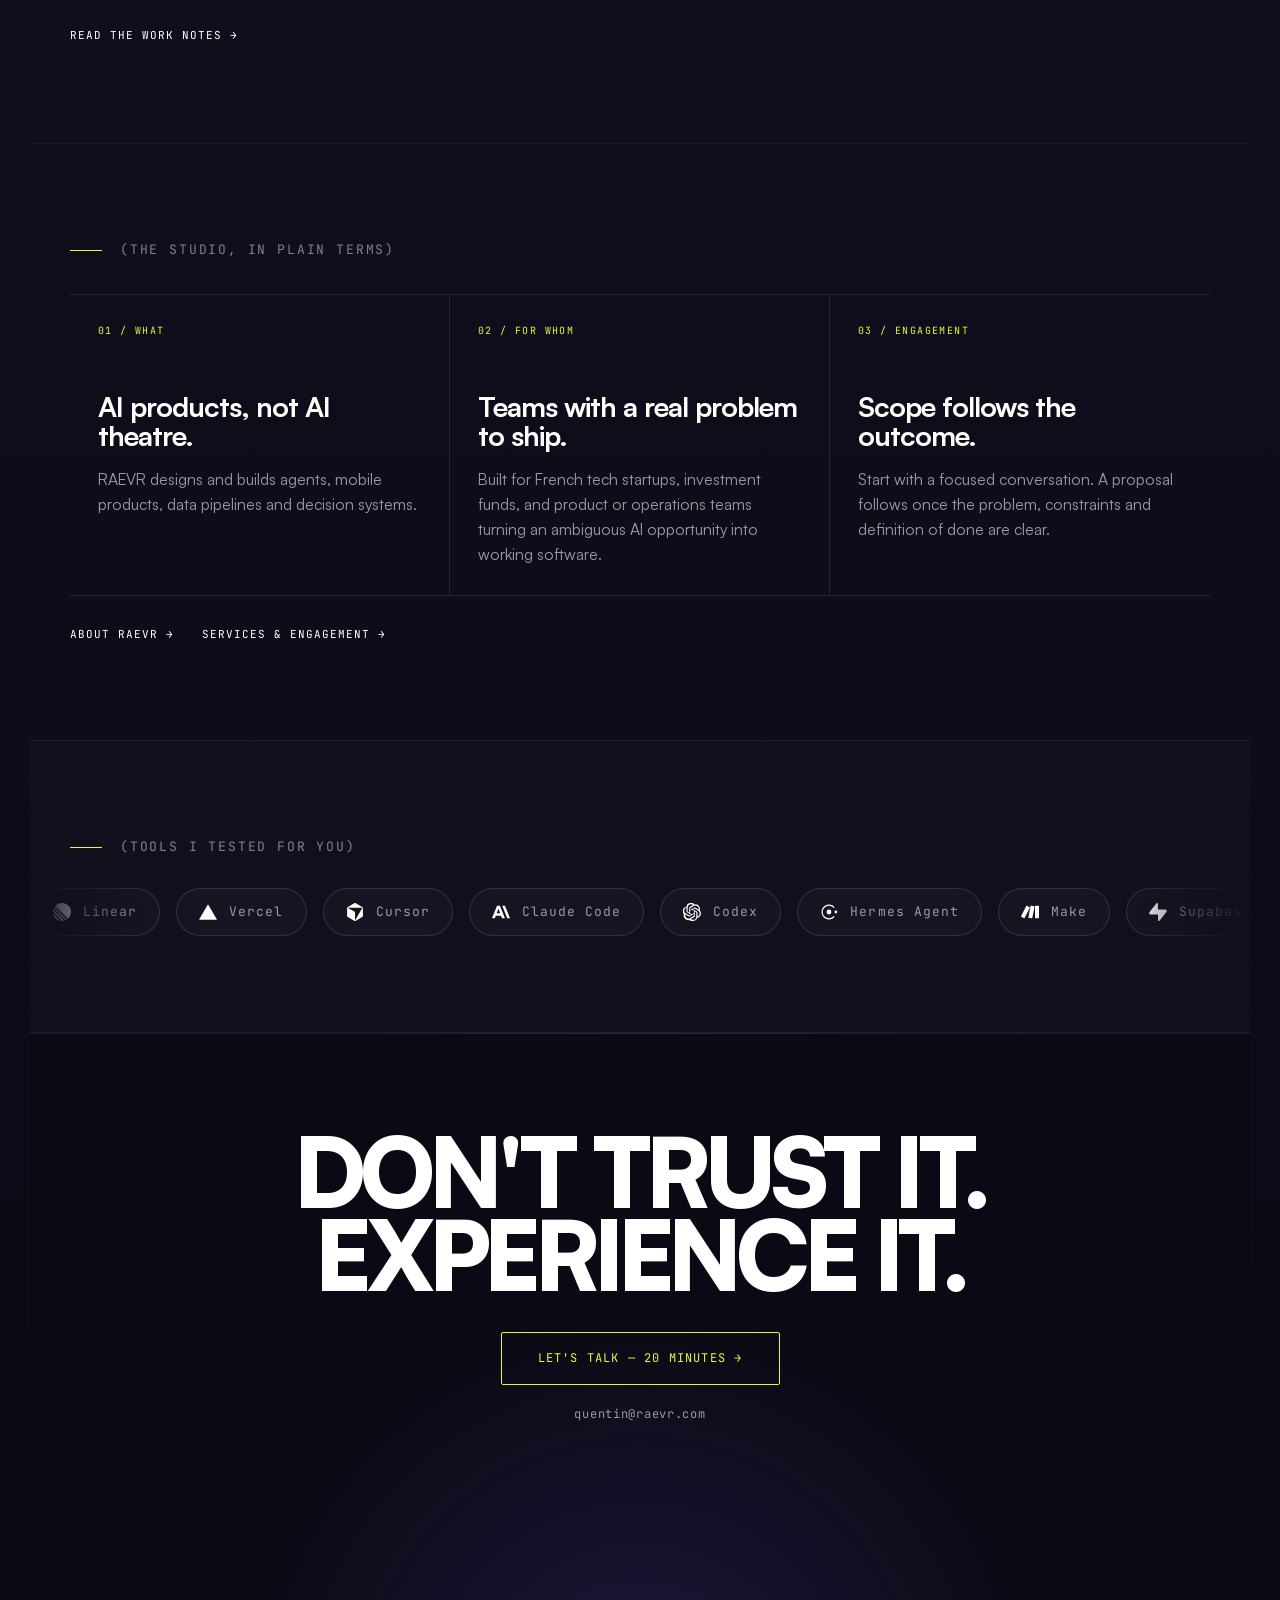
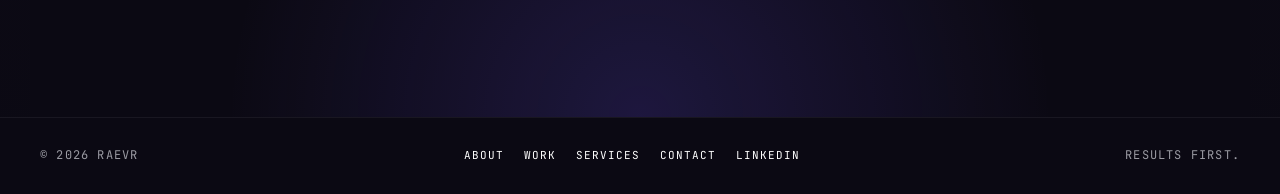
==== commit 1faab9ef: "Refine work notes with anonymized projects" ====
--- a/index.html
+++ b/index.html
@@ -1207,7 +1207,7 @@
     <div class="proof-row reveal">
       <h3 class="proof-tag">MOBILE</h3>
       <div class="proof-sep" aria-hidden="true"></div>
-      <span class="proof-desc">A consumer iOS app with live AI agent loops — discovery &amp; recommendation.</span>
+      <span class="proof-desc">A mobile urban discovery product powered by live signals and conversational AI.</span>
     </div>
     <div class="proof-row reveal">
       <h3 class="proof-tag">DATA</h3>
@@ -1217,12 +1217,12 @@
     <div class="proof-row reveal">
       <h3 class="proof-tag">AGENT</h3>
       <div class="proof-sep" aria-hidden="true"></div>
-      <span class="proof-desc">An agent that monitors incoming data and pushes real-time alerts to WhatsApp.</span>
+      <span class="proof-desc">An operational agent that turns incoming requests into clear WhatsApp decisions.</span>
     </div>
     <div class="proof-row reveal">
-      <h3 class="proof-tag">QA</h3>
+      <h3 class="proof-tag">WEB</h3>
       <div class="proof-sep" aria-hidden="true"></div>
-      <span class="proof-desc">An internal system that simulates client expectations before delivery.</span>
+      <span class="proof-desc">A multilingual, mobile-first service landing built around direct WhatsApp conversion.</span>
     </div>
   </div>
 
